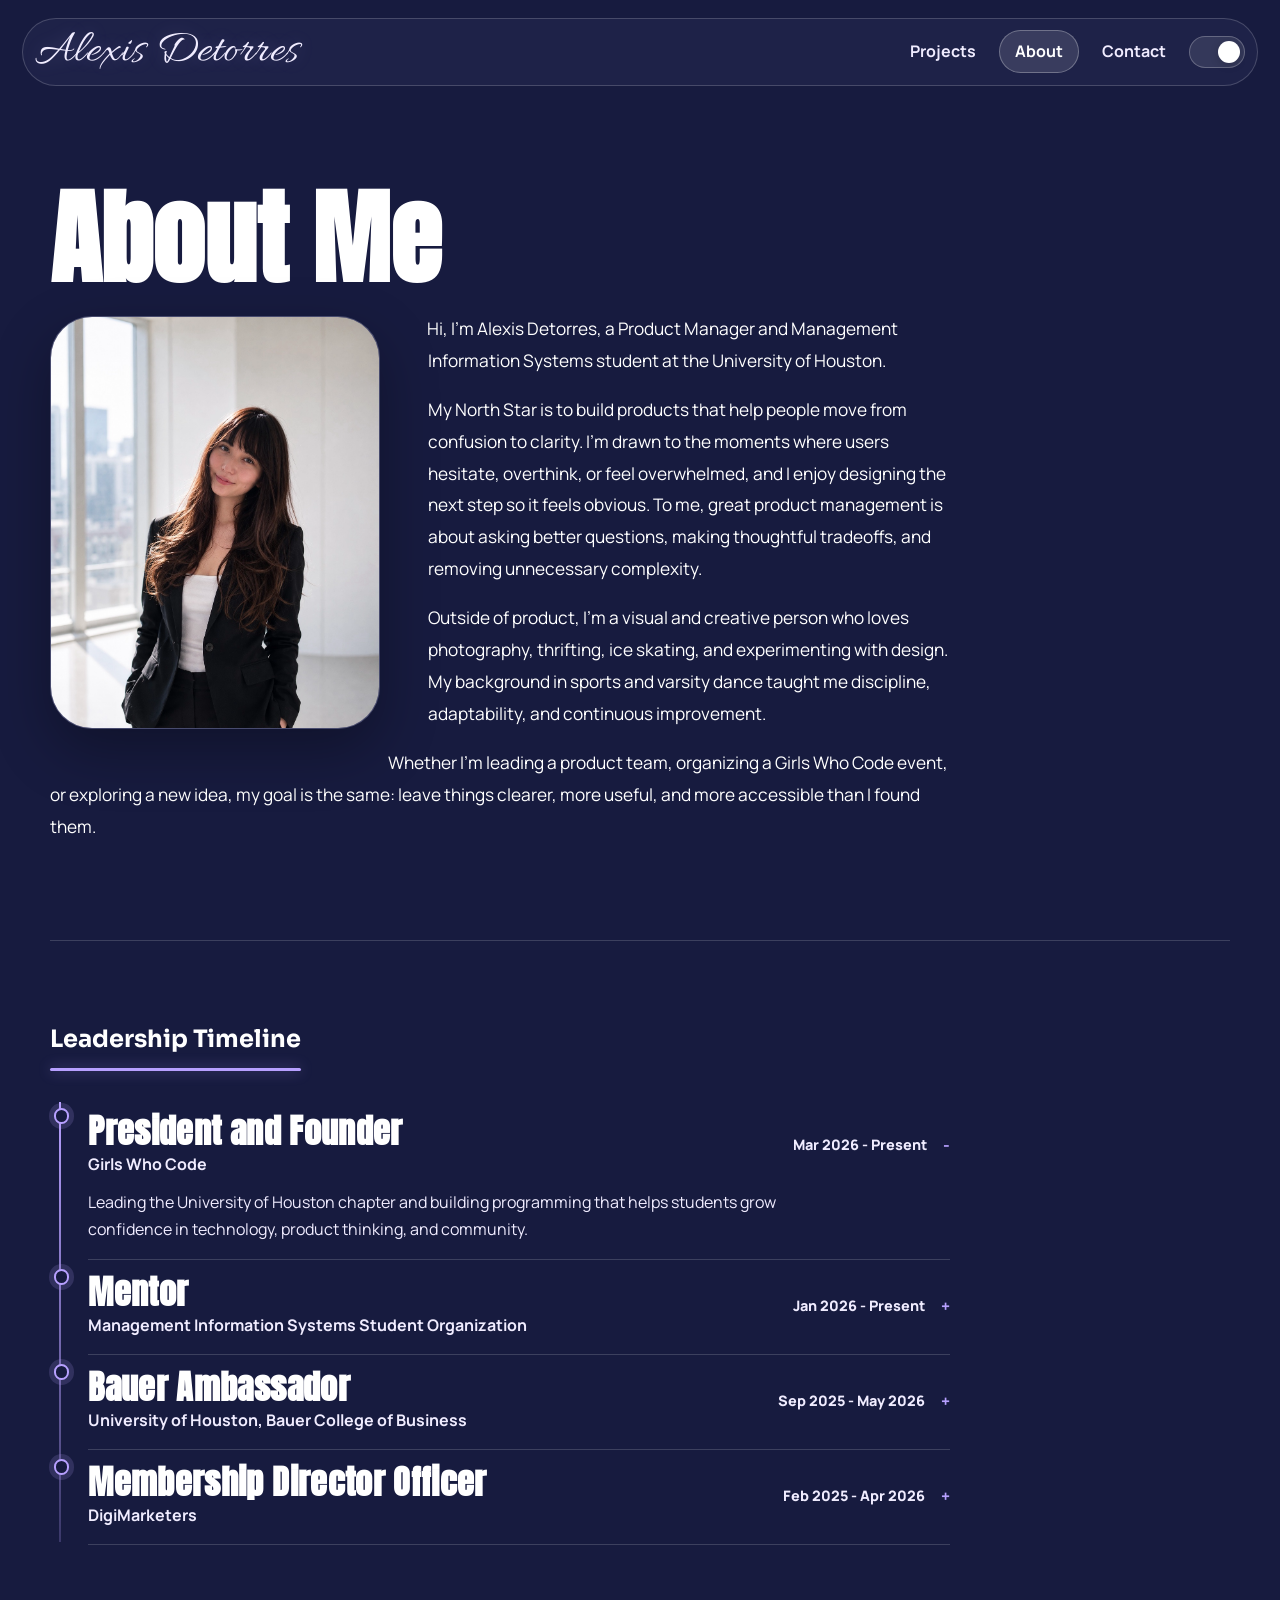
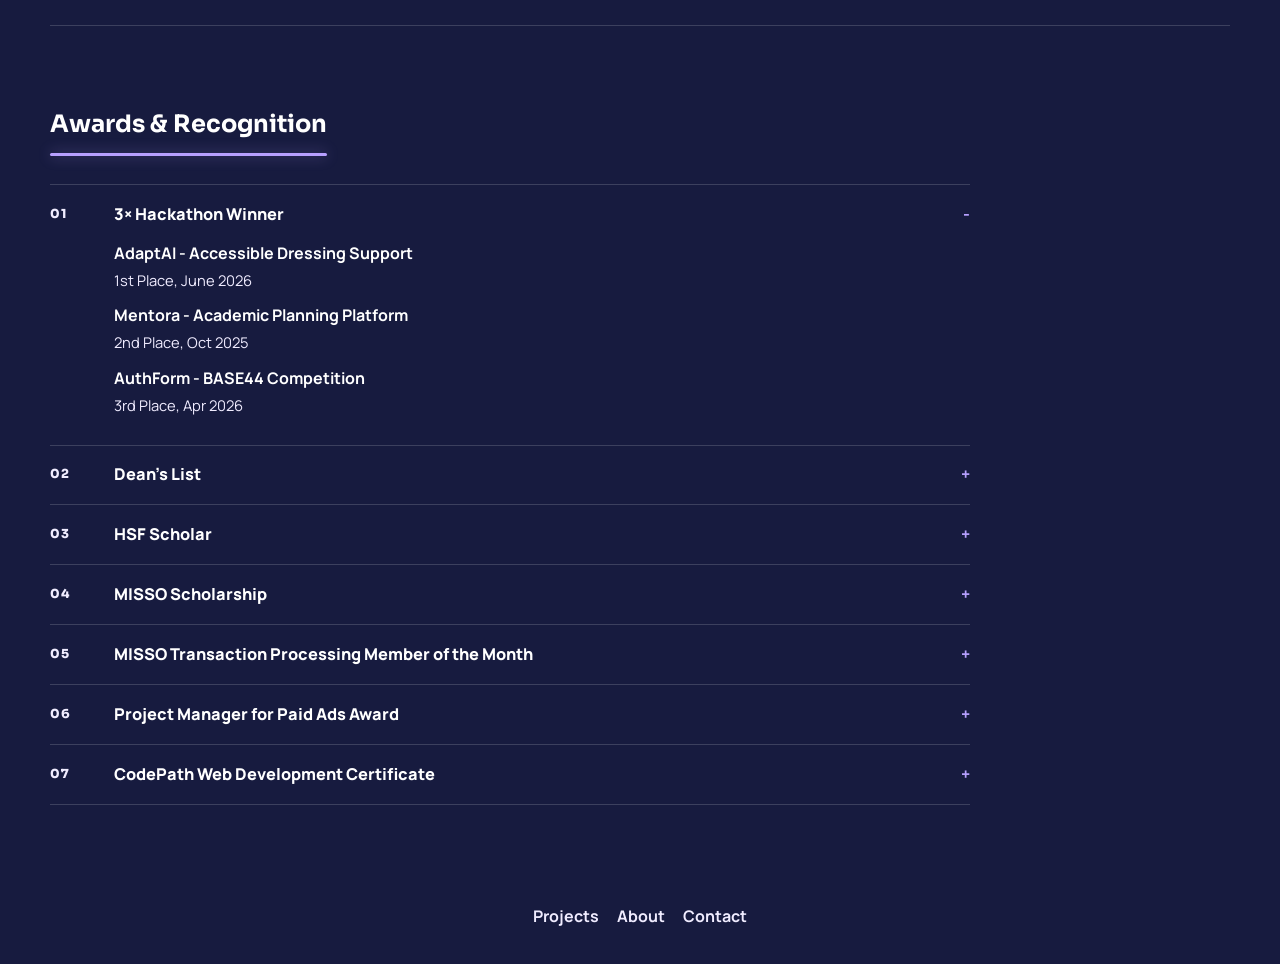
==== about.html @ 5ea56768 "Match AdaptAI and Mentora hero images" ====
<!DOCTYPE html>
<html lang="en" data-theme="dark">
<head>
  <meta charset="UTF-8" />
  <meta name="viewport" content="width=device-width, initial-scale=1.0" />
  <title>About | Alexis Detorres</title>
  <link rel="preconnect" href="https://fonts.googleapis.com">
  <link rel="preconnect" href="https://fonts.gstatic.com" crossorigin>
  <link href="https://fonts.googleapis.com/css2?family=Allura&family=Anton&family=Sora:wght@400;600;700;800&family=Manrope:wght@400;500;700&display=swap" rel="stylesheet">
  <link rel="stylesheet" href="styles.css?v=20260728-case-hero-match-uh" />
</head>
<body class="dark-mode">
  <header class="site-header">
    <div class="nav-shell">
      <a class="brand" href="index.html"><span class="brand-script">Alexis Detorres</span></a>
      <nav class="tabs" aria-label="Main navigation">
        <a class="tab" href="index.html">Projects</a>
        <a class="tab active" href="about.html">About</a>
        <a class="tab" href="index.html#contact-section">Contact</a>
        <button class="mode-toggle" id="modeToggle" aria-label="Toggle dark mode">Theme</button>
      </nav>
    </div>
  </header>

  <main>
    <section class="section about-hero reveal">
      <h1>About Me</h1>
      <div class="about-story">
        <figure class="about-portrait">
          <img src="assets/alexis-portrait.png" alt="Portrait of Alexis Detorres">
        </figure>
        <div class="about-copy">
          <p>Hi, I&rsquo;m Alexis Detorres, a Product Manager and Management Information Systems student at the University of Houston.</p>
          <p>My North Star is to build products that help people move from confusion to clarity. I&rsquo;m drawn to the moments where users hesitate, overthink, or feel overwhelmed, and I enjoy designing the next step so it feels obvious. To me, great product management is about asking better questions, making thoughtful tradeoffs, and removing unnecessary complexity.</p>
          <p>Outside of product, I&rsquo;m a visual and creative person who loves photography, thrifting, ice skating, and experimenting with design. My background in sports and varsity dance taught me discipline, adaptability, and continuous improvement.</p>
          <p>Whether I&rsquo;m leading a product team, organizing a Girls Who Code event, or exploring a new idea, my goal is the same: leave things clearer, more useful, and more accessible than I found them.</p>
        </div>
      </div>
    </section>

    <section class="section reveal timeline-section">
      <h2>Leadership Timeline</h2>
      <div class="timeline" aria-label="Leadership timeline">
        <details class="timeline-item" open>
          <summary><strong>President and Founder</strong><span>Girls Who Code</span><time>Mar 2026 - Present</time></summary>
          <p>Leading the University of Houston chapter and building programming that helps students grow confidence in technology, product thinking, and community.</p>
        </details>
        <details class="timeline-item">
          <summary><strong>Mentor</strong><span>Management Information Systems Student Organization</span><time>Jan 2026 - Present</time></summary>
          <p>Supporting MIS students through mentorship, peer guidance, and practical career development conversations.</p>
        </details>
        <details class="timeline-item">
          <summary><strong>Bauer Ambassador</strong><span>University of Houston, Bauer College of Business</span><time>Sep 2025 - May 2026</time></summary>
          <p>Representing Bauer through student outreach, community engagement, and support for prospective and current students.</p>
        </details>
        <details class="timeline-item">
          <summary><strong>Membership Director Officer</strong><span>DigiMarketers</span><time>Feb 2025 - Apr 2026</time></summary>
          <p>Supported membership growth, communications, and student engagement for a digital marketing organization.</p>
        </details>
      </div>
    </section>

    <section class="section reveal awards-editorial">
      <h2>Awards &amp; Recognition</h2>
      <div class="award-list" aria-label="Awards and recognition list">
        <details class="award-line" open>
          <summary><span class="award-icon">01</span>3&times; Hackathon Winner</summary>
          <ul>
            <li><strong>AdaptAI - Accessible Dressing Support</strong><span>1st Place, June 2026</span></li>
            <li><strong>Mentora - Academic Planning Platform</strong><span>2nd Place, Oct 2025</span></li>
            <li><strong>AuthForm - BASE44 Competition</strong><span>3rd Place, Apr 2026</span></li>
          </ul>
        </details>
        <details class="award-line">
          <summary><span class="award-icon">02</span>Dean&rsquo;s List</summary>
          <p>Recognized for academic performance and consistency at the University of Houston.</p>
        </details>
        <details class="award-line">
          <summary><span class="award-icon">03</span>HSF Scholar</summary>
          <p>Selected as one of 10,000 recipients out of over 69,000 applicants worldwide.</p>
        </details>
        <details class="award-line">
          <summary><span class="award-icon">04</span>MISSO Scholarship</summary>
          <p>Received scholarship recognition through the Management Information Systems Student Organization.</p>
        </details>
        <details class="award-line">
          <summary><span class="award-icon">05</span>MISSO Transaction Processing Member of the Month</summary>
          <p>Recognized for engagement and contribution in MISSO&rsquo;s transaction processing community.</p>
        </details>
        <details class="award-line">
          <summary><span class="award-icon">06</span>Project Manager for Paid Ads Award</summary>
          <p>Recognized for leadership and execution across paid advertising work.</p>
        </details>
        <details class="award-line">
          <summary><span class="award-icon">07</span>CodePath Web Development Certificate</summary>
          <p>Completed CodePath&rsquo;s web development program with a focus on practical front-end foundations and project-based learning.</p>
        </details>
      </div>
    </section>
  </main>

  <footer class="site-footer">
    <a href="index.html">Projects</a>
    <a href="about.html">About</a>
    <a href="index.html#contact-section">Contact</a>
  </footer>

  <script src="script.js?v=20260728-case-hero-match-uh"></script>
</body>
</html>
---- styles.css ----
:root {
  --bg-main: #ffffff;
  --bg-nav: #f4efff;
  --bg-soft: #fbfaff;
  --bg-panel: #ffffff;
  --dark-purple: #1E2248;
  --text-heading: #1E2248;
  --text-main: #1E2248;
  --text-muted: #565875;
  --brand-logo: #1E2248;
  --accent-line: #1E2248;
  --underline-accent: #a994f4;
  --accent-strong: #1E2248;
  --accent-red: #d84b4b;
  --border-soft: rgba(30, 34, 72, 0.26);
  --shadow-soft: 0 18px 48px rgba(30, 34, 72, 0.1);
  --feature-bg: #ffffff;
  --feature-text: #1E2248;
  --feature-muted: #565875;
  --feature-tile-bg: #ffffff;
}

.dark-mode,
[data-theme="dark"] {
  --bg-main: #171b3f;
  --bg-nav: #201f4d;
  --bg-soft: #252852;
  --bg-panel: #1c2049;
  --text-heading: #ffffff;
  --text-main: #ffffff;
  --text-muted: #f0ecff;
  --brand-logo: #ffffff;
  --accent-line: #b7a0ff;
  --underline-accent: #b7a0ff;
  --accent-strong: #cbbdff;
  --accent-red: #ff8585;
  --border-soft: rgba(255, 255, 255, 0.16);
  --shadow-soft: 0 22px 58px rgba(0, 0, 0, 0.3);
  --feature-bg: #201f4d;
  --feature-text: #ffffff;
  --feature-muted: #eee9ff;
  --feature-tile-bg: #ffffff;
}

* { box-sizing: border-box; }
html, body { margin: 0; padding: 0; }
html { scroll-behavior: smooth; overflow-x: clip; }
body {
  min-height: 100vh;
  background: var(--bg-main) !important;
  color: var(--text-main) !important;
  font-family: "Manrope", sans-serif;
  line-height: 1.55;
  overflow-x: hidden;
  text-rendering: optimizeLegibility;
  -webkit-font-smoothing: antialiased;
}
body, main, section { background: var(--bg-main) !important; }
main { width: min(1180px, calc(100% - 32px)); margin: 0 auto; }
section { color: var(--text-main) !important; }
a { color: inherit; text-decoration: none; }
button, a { -webkit-tap-highlight-color: transparent; }
img { max-width: 100%; height: auto; }
h1, h2, h3, h4, .logo, .brand-name {
  color: var(--text-heading) !important;
  font-family: "Sora", sans-serif;
}
p, span, li, a { color: var(--text-muted) !important; }
strong { color: var(--text-heading); }

main, .site-header, .cta, .site-footer, .contact-marquee { position: relative; z-index: 1; }

.loader-screen { display: none !important; }
.loader-screen { position: fixed; inset: 0; z-index: 200; background: #090d1e; place-items: center; perspective: 1000px; }
.loader-screen.hidden { opacity: 0; pointer-events: none; transition: opacity .35s ease; }
.dice { width: 96px; height: 96px; position: relative; transform-style: preserve-3d; }
.dice.rolling { animation: naturalDiceRoll 1.2s cubic-bezier(.2,.8,.2,1); }
.face { position: absolute; inset: 0; background: linear-gradient(145deg, #fff, #dde2f3); border: 2px solid #c8cde0; border-radius: 14px; box-shadow: inset -8px -8px 14px rgba(0,0,0,.08); display: grid; place-items: center; }
.pips { width: 62px; height: 62px; display: grid; grid-template-columns: repeat(3, 1fr); grid-template-rows: repeat(3, 1fr); }
.pips i { width: 10px; height: 10px; border-radius: 50%; background: #1d2446; align-self: center; justify-self: center; opacity: 0; }
.f1 i:nth-child(5), .f2 i:nth-child(1), .f2 i:nth-child(9), .f3 i:nth-child(1), .f3 i:nth-child(5), .f3 i:nth-child(9), .f4 i:nth-child(1), .f4 i:nth-child(3), .f4 i:nth-child(7), .f4 i:nth-child(9), .f5 i:nth-child(1), .f5 i:nth-child(3), .f5 i:nth-child(5), .f5 i:nth-child(7), .f5 i:nth-child(9), .f6 i:nth-child(1), .f6 i:nth-child(3), .f6 i:nth-child(4), .f6 i:nth-child(6), .f6 i:nth-child(7), .f6 i:nth-child(9) { opacity: 1; }
.f1 { transform: translateZ(48px); } .f2 { transform: rotateY(180deg) translateZ(48px); } .f3 { transform: rotateY(90deg) translateZ(48px); } .f4 { transform: rotateY(-90deg) translateZ(48px); } .f5 { transform: rotateX(90deg) translateZ(48px); } .f6 { transform: rotateX(-90deg) translateZ(48px); }
@keyframes naturalDiceRoll {
  0% { transform: translateY(0) rotateX(-28deg) rotateY(0deg) scale(1); }
  25% { transform: translateY(-18px) rotateX(30deg) rotateY(120deg) scale(1.08); }
  55% { transform: translateY(6px) rotateX(-10deg) rotateY(260deg) scale(0.96); }
  80% { transform: translateY(-6px) rotateX(12deg) rotateY(340deg) scale(1.03); }
  100% { transform: translateY(0) rotateX(0deg) rotateY(360deg) scale(1); }
}

.site-header {
  position: static;
  top: auto;
  padding: clamp(.75rem, 2vw, 1.1rem) clamp(.75rem, 2vw, 1.4rem);
  background: var(--bg-main) !important;
}
.navbar, .nav-shell {
  width: min(1280px, 100%);
  margin: 0 auto;
  border: 1px solid rgba(255, 255, 255, 0.18);
  border-radius: 999px;
  padding: .62rem .72rem;
  background: #1E2248 !important;
  display: flex;
  flex-wrap: wrap;
  align-items: center;
  justify-content: space-between;
  gap: .8rem;
}
.brand { flex: 0 1 auto; min-width: 0; }
.brand-script {
  display: block;
  font-family: "Allura", cursive;
  font-size: clamp(1.95rem, 4vw, 2.9rem);
  font-weight: 400;
  letter-spacing: .01em;
  color: #ffffff !important;
  line-height: 1;
  white-space: nowrap;
  text-shadow: 0 0 18px rgba(199, 181, 255, .22);
}
.tabs {
  display: flex;
  align-items: center;
  justify-content: flex-end;
  gap: .42rem;
  min-width: 0;
  overflow-x: auto;
  overscroll-behavior-x: contain;
  scrollbar-width: none;
}
.tabs::-webkit-scrollbar { display: none; }
.tab {
  flex: 0 0 auto;
  min-height: 40px;
  border: 1px solid transparent;
  border-radius: 999px;
  padding: .5rem .95rem;
  background: transparent;
  color: rgba(255, 255, 255, .78) !important;
  font: inherit;
  font-weight: 700;
  cursor: pointer;
}
.tab.active, .tab:hover, .tab:focus-visible {
  border-color: rgba(255, 255, 255, .28);
  background: rgba(255, 255, 255, .12);
  color: #ffffff !important;
  outline: none;
}
.mode-toggle {
  flex: 0 0 56px;
  position: relative;
  width: 56px;
  height: 32px;
  padding: 0;
  border: 1px solid rgba(255, 255, 255, .24);
  border-radius: 999px;
  background: rgba(255, 255, 255, .1);
  color: transparent !important;
  font-size: 0;
  cursor: pointer;
  transition: background .25s ease, border-color .25s ease, box-shadow .25s ease;
}
.mode-toggle::before {
  content: "";
  position: absolute;
  top: 4px;
  left: 4px;
  width: 22px;
  height: 22px;
  border-radius: 50%;
  background: #ffffff;
  box-shadow: 0 2px 8px rgba(0, 0, 0, .18);
  transform: translateX(0);
  transition: transform .25s ease;
}
[data-theme="dark"] .mode-toggle::before,
.dark-mode .mode-toggle::before { transform: translateX(24px); }
.mode-toggle:hover, .mode-toggle:focus-visible {
  border-color: var(--accent-line);
  box-shadow: 0 0 0 3px color-mix(in srgb, var(--accent-line) 18%, transparent);
  outline: none;
}

.section,
.cta { padding: clamp(2.8rem, 7vw, 5rem) 0; }
section, .section, .section-card, .content-card, .testimonials-wrapper, .contact-card {
  border: none;
  box-shadow: none;
  background: transparent !important;
}
.section-title,
section h2 {
  position: relative;
  display: inline-block;
  margin: 0 0 28px;
  color: var(--text-heading) !important;
}
.section-title::after,
section h2::after {
  content: "";
  display: block;
  width: 100%;
  min-width: 72px;
  height: 3px;
  margin-top: 10px;
  background: var(--underline-accent) !important;
  border-radius: 999px;
  box-shadow: 0 0 14px color-mix(in srgb, var(--underline-accent) 45%, transparent);
}

.reveal { opacity: 0; transform: translateY(16px); transition: opacity .55s ease, transform .55s ease; }
.reveal.visible, .no-js .reveal { opacity: 1; transform: none; }

.hero-wrap { margin: 0; padding: 0; }
.hero {
  position: relative;
  text-align: center;
  padding: clamp(3.2rem, 9vw, 6.4rem) 0 clamp(2.2rem, 5vw, 3.8rem);
  overflow: hidden;
  background: transparent !important;
}
.eyebrow {
  margin: 0 auto .5rem;
  letter-spacing: .08em;
  text-transform: uppercase;
  font-size: clamp(.78rem, 1.9vw, .92rem);
  color: var(--text-muted) !important;
}
.hero h1, .hero-title {
  font-family: "Anton", sans-serif;
  font-size: clamp(2.6rem, 8.5vw, 5.2rem);
  line-height: .98;
  margin: .3rem 0 .9rem;
  color: var(--text-heading) !important;
  position: relative;
  display: inline-block;
  padding-bottom: .36rem;
  text-wrap: balance;
}
.hero-title::after {
  content: "";
  position: absolute;
  left: 0;
  right: 0;
  bottom: 0;
  height: 4px;
  border-radius: 999px;
  background: var(--underline-accent);
  box-shadow: 0 0 14px color-mix(in srgb, var(--underline-accent) 45%, transparent);
}
.hero-copy {
  max-width: 760px;
  margin: 0 auto;
  font-size: clamp(1rem, 2vw, 1.22rem);
  color: var(--text-main) !important;
  text-wrap: balance;
}

.marquee-wrap {
  width: 100%;
  border-block: 1px solid var(--border-soft);
  overflow-x: auto;
  overflow-y: hidden;
  contain: paint;
  background: transparent !important;
  scrollbar-width: thin;
  scrollbar-color: var(--accent-line) transparent;
  touch-action: pan-x;
}
.marquee-wrap::-webkit-scrollbar { height: 8px; }
.marquee-wrap::-webkit-scrollbar-thumb { background: var(--accent-line); border-radius: 999px; }
.marquee {
  display: flex;
  width: max-content;
  min-width: max(100%, 820px);
  animation: scrollMarquee 76s linear infinite;
  will-change: transform;
}
.marquee-track {
  display: flex;
  align-items: center;
  gap: clamp(1rem, 2.5vw, 1.55rem);
  padding: .95rem clamp(.7rem, 2vw, 1rem);
  font-family: "Sora", sans-serif;
  font-weight: 800;
  white-space: nowrap;
  flex: 0 0 auto;
}
.marquee-track span {
  display: inline-flex;
  align-items: center;
  gap: .5rem;
  color: var(--text-heading) !important;
}
.marquee-track span i {
  color: var(--accent-line) !important;
  font-style: normal;
  font-size: .95rem;
  line-height: 1;
}
.marquee-track span i.symbol-ux { color: var(--accent-line) !important; }
.marquee-track span i.symbol-product { color: var(--accent-line) !important; }
.marquee-wrap:hover .marquee,
.marquee-wrap:focus-within .marquee { animation-play-state: paused; }
@keyframes scrollMarquee {
  0%, 2.24% { transform: translateX(0); }
  100% { transform: translateX(-50%); }
}

.project-grid {
  display: grid;
  grid-template-columns: 1fr;
  gap: clamp(1.25rem, 3vw, 2rem);
}
.case-card {
  background: transparent;
  border: none;
  box-shadow: none;
}
.book-card {
  display: block;
  position: relative;
  border-radius: clamp(24px, 4vw, 34px);
  transform-style: preserve-3d;
  perspective: 1400px;
}
.case-preview {
  position: relative;
  min-height: clamp(420px, 48vw, 540px);
  display: grid;
  grid-template-columns: minmax(230px, .9fr) minmax(260px, 1fr);
  align-items: center;
  gap: clamp(1.5rem, 6vw, 5rem);
  padding: clamp(2rem, 5vw, 4.2rem);
  border-radius: clamp(24px, 4vw, 34px);
  overflow: hidden;
  background:
    radial-gradient(circle at 82% 50%, rgba(199, 181, 255, .22), transparent 34%),
    linear-gradient(135deg, #1E2248 0%, #202653 52%, #45365f 100%);
  border: 1px solid color-mix(in srgb, var(--underline-accent) 24%, transparent);
  box-shadow: 0 22px 58px rgba(30, 34, 72, .18);
  transition: transform .38s cubic-bezier(.2,.82,.2,1), box-shadow .38s ease, border-color .38s ease;
}
.case-preview::after {
  content: "";
  position: absolute;
  inset: 0;
  background-image: radial-gradient(circle, rgba(255,255,255,.16) 1px, transparent 1px);
  background-size: 9px 9px;
  opacity: .18;
  mask-image: linear-gradient(135deg, black, transparent 74%);
  pointer-events: none;
}
.mentora-preview { background: radial-gradient(circle at 82% 44%, rgba(151, 216, 213, .18), transparent 32%), linear-gradient(135deg, #1E2248 0%, #232b5f 54%, #4d3a61 100%); }
.authform-preview { background: radial-gradient(circle at 80% 42%, rgba(255, 165, 210, .16), transparent 34%), linear-gradient(135deg, #1E2248 0%, #252553 50%, #5a3e61 100%); }
.energy-preview { background: radial-gradient(circle at 80% 42%, rgba(199, 181, 255, .18), transparent 34%), linear-gradient(135deg, #1E2248 0%, #202653 52%, #3b4f78 100%); }
.divide-preview { background: radial-gradient(circle at 80% 42%, rgba(255, 255, 255, .13), transparent 34%), linear-gradient(135deg, #1E2248 0%, #242858 52%, #3f355d 100%); }
.phone-frame {
  position: relative;
  z-index: 2;
  width: min(78%, 270px);
  aspect-ratio: 9 / 18.5;
  justify-self: center;
  border: 9px solid #06070d;
  border-radius: 38px;
  background: #ffffff;
  box-shadow: 0 28px 50px rgba(0,0,0,.32);
  overflow: hidden;
}
.phone-frame::before {
  content: "";
  position: absolute;
  top: 0;
  left: 50%;
  width: 42%;
  height: 24px;
  transform: translateX(-50%);
  background: #06070d;
  border-radius: 0 0 16px 16px;
  z-index: 4;
}
.phone-screen {
  position: relative;
  height: 100%;
  display: flex;
  flex-direction: column;
  justify-content: flex-end;
  gap: .75rem;
  padding: 2.4rem 1.2rem 1.3rem;
  color: #1E2248;
  background:
    radial-gradient(circle at 50% 10%, rgba(199,181,255,.36), transparent 24%),
    linear-gradient(180deg, #ffffff 0%, #f8f6ff 58%, #e9e2ff 100%);
}
.phone-image {
  position: absolute;
  inset: 2.2rem .65rem auto;
  width: calc(100% - 1.3rem);
  height: 48%;
  object-fit: cover;
  border-radius: 20px;
  box-shadow: 0 12px 28px rgba(30, 34, 72, .16);
}
.phone-screen strong {
  position: relative;
  z-index: 2;
  font-family: "Anton", sans-serif;
  color: #1E2248;
  font-size: clamp(1.8rem, 4vw, 2.55rem);
  line-height: 1;
}
.phone-screen p {
  position: relative;
  z-index: 2;
  margin: 0;
  color: #41446a !important;
  font-size: .82rem;
  line-height: 1.45;
}
.mini-pill {
  position: relative;
  z-index: 2;
  align-self: flex-start;
  padding: .35rem .55rem;
  border-radius: 999px;
  background: rgba(30, 34, 72, .09);
  color: #1E2248 !important;
  font-size: .66rem;
  font-weight: 800;
}
.mini-list { display: grid; gap: .42rem; }
.mini-list span {
  display: block;
  height: 10px;
  border-radius: 999px;
  background: rgba(30, 34, 72, .13);
}
.mini-list span:nth-child(2) { width: 78%; }
.mini-list span:nth-child(3) { width: 58%; }
.case-preview-copy {
  position: relative;
  z-index: 2;
  max-width: 520px;
}
.case-kicker {
  display: inline-flex;
  width: fit-content;
  margin-bottom: .7rem;
  padding: .34rem .62rem;
  border: 1px solid rgba(255,255,255,.25);
  border-radius: 999px;
  color: var(--underline-accent) !important;
  font-size: .76rem;
  font-weight: 800;
}
.case-preview h3 {
  margin: 0 0 .65rem;
  color: #ffffff !important;
  font-family: "Sora", sans-serif;
  font-size: clamp(2.35rem, 6vw, 4.4rem);
  line-height: .98;
  letter-spacing: -.04em;
}
.case-preview-copy p {
  margin: 0 0 1.35rem;
  color: rgba(255,255,255,.88) !important;
  font-size: clamp(1rem, 1.8vw, 1.13rem);
  line-height: 1.75;
}
.impact-label {
  display: block;
  margin-bottom: .35rem;
  color: rgba(255,255,255,.62) !important;
  font-size: .8rem;
  font-weight: 800;
}
.case-preview-copy > strong {
  display: block;
  margin-bottom: 1rem;
  color: var(--underline-accent);
  font-weight: 800;
}
.tag-row {
  display: flex;
  flex-wrap: wrap;
  gap: .55rem;
  margin-bottom: 1.35rem;
}
.tag-row span {
  display: inline-flex;
  padding: .38rem .7rem;
  border: 1px solid rgba(255,255,255,.18);
  border-radius: 999px;
  color: #ffffff !important;
  background: rgba(255,255,255,.08);
  font-size: .8rem;
  font-weight: 700;
}
.access-btn {
  display: inline-block;
  max-width: calc(100vw - 72px);
  padding: .72rem 1rem;
  border-radius: 999px;
  border: 1px solid rgba(255,255,255,.28);
  background: rgba(255,255,255,.12);
  color: #ffffff !important;
  font-family: "Sora", sans-serif;
  font-size: .78rem;
  font-weight: 800;
  text-transform: uppercase;
  letter-spacing: .055em;
  box-shadow: 0 10px 24px rgba(0, 0, 0, .12);
}
@media (hover: hover) and (pointer: fine) {
  .book-card:hover .case-preview,
  .book-card:focus-visible .case-preview {
    transform: translateY(-8px) rotateX(1deg);
    border-color: color-mix(in srgb, var(--underline-accent) 55%, transparent);
    box-shadow: 0 28px 70px rgba(30, 34, 72, .24);
  }
  .book-card:hover .phone-frame,
  .book-card:focus-visible .phone-frame {
    transform: translateY(-5px) rotate(-1deg);
  }
}
.book-card:focus-visible { outline: 3px solid color-mix(in srgb, var(--accent-line) 55%, transparent); outline-offset: 5px; }
.phone-frame { transition: transform .38s cubic-bezier(.2,.82,.2,1); }
.case-card > h3,
article:not(.case-card) h3 {
  margin: .95rem 0 .45rem;
  font-family: "Anton", sans-serif;
  font-size: clamp(1.7rem, 3vw, 2.35rem);
  letter-spacing: .02em;
  line-height: 1.03;
  color: var(--text-heading) !important;
}
article p { margin: 0; color: var(--text-muted) !important; }

.logo-wall {
  min-height: 0;
  margin-top: clamp(1rem, 2vw, 1.8rem);
  padding: clamp(1.4rem, 3vw, 2.8rem) 0;
  border-radius: 0;
  background: transparent !important;
  border: 0;
  box-shadow: none;
  display: grid;
  grid-template-columns: repeat(4, minmax(0, 1fr));
  align-items: center;
  justify-items: center;
  gap: clamp(1.05rem, 2.2vw, 2rem) clamp(.55rem, 1.5vw, 1.35rem);
  perspective: 900px;
  transform-style: preserve-3d;
  isolation: isolate;
  position: relative;
  overflow: visible;
}
.logo-wall::before,
.logo-wall::after {
  content: "";
  position: absolute;
  width: clamp(160px, 22vw, 320px);
  height: clamp(120px, 16vw, 240px);
  border-radius: 44% 56% 61% 39%;
  background: color-mix(in srgb, var(--underline-accent) 28%, transparent);
  filter: blur(56px);
  opacity: .28;
  pointer-events: none;
  z-index: -1;
}
.logo-wall::before {
  top: -18%;
  left: -8%;
}
.logo-wall::after {
  right: -10%;
  bottom: -22%;
  opacity: .2;
}
.logo-tile {
  --mx: 0px;
  --my: 0px;
  --mz: 0px;
  --scale: 1;
  position: relative;
  left: auto;
  top: auto;
  width: clamp(160px, 17vw, 230px) !important;
  height: clamp(104px, 10.5vw, 148px) !important;
  min-height: 0;
  display: grid;
  place-items: center;
  border-radius: 0;
  background: transparent !important;
  border: 0 !important;
  box-shadow: none !important;
  overflow: visible;
  transform: translate3d(var(--mx), var(--my), var(--mz)) scale(var(--scale));
  transition:
    transform .34s cubic-bezier(.2,.85,.2,1),
    box-shadow .25s ease,
    border-color .25s ease,
    background .25s ease;
  will-change: transform;
}
.logo-tile.has-logo { padding: 0; }
.logo-image {
  width: min(100%, 198px);
  height: min(100%, 126px);
  max-width: none;
  max-height: none;
  object-fit: contain;
  display: block;
  position: relative;
  z-index: 2;
  filter: saturate(.98) contrast(1.02) drop-shadow(0 10px 16px rgba(30, 34, 72, .12));
}
.logo-image[src*="mckinsey"],
.logo-image[src*="protiviti"],
.logo-image[src*="develop-for-good"],
.logo-image[src*="commencement-group"],
.logo-image[src*="ryan"] {
  width: min(100%, 142px);
  height: min(100%, 92px);
}
.logo-image[src*="harvard"],
.logo-image[src*="university-of-houston"],
.logo-image[src*="johns-hopkins"],
.logo-image[src*="codepath"] {
  width: min(100%, 152px);
  height: min(100%, 124px);
}
.logo-image[src*="banana-republic"],
.logo-image[src*="microsoft"],
.logo-image[src*="salesforce"],
.logo-image[src*="base44"],
.logo-image[src*="greenstar"],
.logo-image[src*="bcg"] {
  width: min(100%, 178px);
  height: min(100%, 122px);
}
.logo-image[src*="wells-fargo"] {
  width: min(100%, 206px);
  height: min(100%, 132px);
}
.logo-tile.featured {
  box-shadow: none;
}
.logo-tile:hover,
.logo-tile:focus-visible {
  background: transparent !important;
  box-shadow: none !important;
  outline: none;
}
.text-logo span {
  color: var(--text-heading) !important;
  font-family: "Sora", sans-serif;
  font-size: clamp(.92rem, 1.45vw, 1.18rem);
  font-weight: 900;
  letter-spacing: -.03em;
  text-align: center;
  filter: drop-shadow(0 8px 14px rgba(30, 34, 72, .1));
}
[data-theme="dark"] .logo-wall,
.dark-mode .logo-wall {
  background: transparent !important;
  border-color: transparent;
  box-shadow: none;
}
[data-theme="dark"] .logo-tile,
.dark-mode .logo-tile {
  background: transparent !important;
  border-color: transparent !important;
  box-shadow: none !important;
}
.testimonial { background: transparent !important; border: none; box-shadow: none; }
.carousel {
  position: relative;
  display: flex;
  align-items: center;
  justify-content: center;
  gap: .75rem;
  padding-inline: 3.2rem;
}
.carousel-btn {
  position: absolute;
  top: 50%;
  z-index: 4;
  flex: 0 0 48px;
  border: 1px solid var(--border-soft);
  width: 48px;
  height: 48px;
  border-radius: 50%;
  background: var(--bg-main);
  cursor: pointer;
  color: var(--text-heading) !important;
  font-size: 1.65rem;
  line-height: 1;
  display: grid;
  place-items: center;
  transform: translateY(-50%);
  box-shadow: 0 12px 28px rgba(30, 34, 72, .16);
}
.carousel-btn#prevTestimonial { left: 0; }
.carousel-btn#nextTestimonial { right: 0; }
.carousel-btn:hover, .carousel-btn:focus-visible {
  border-color: var(--accent-line);
  background: color-mix(in srgb, var(--accent-line) 12%, transparent);
  color: var(--text-heading) !important;
  outline: none;
}
.testimonial-card {
  flex: 1 1 660px;
  min-width: 0;
  max-width: 100%;
  background: #ffffff !important;
  color: var(--feature-text) !important;
  border: 1px solid color-mix(in srgb, var(--accent-line) 35%, transparent);
  border-radius: 18px;
  max-width: 780px;
  margin: 0;
  padding: clamp(1rem, 2.8vw, 1.45rem);
  min-height: 160px;
  box-shadow: var(--shadow-soft);
}
[data-theme="dark"] .testimonial-card,
.dark-mode .testimonial-card {
  background: radial-gradient(circle at 84% 8%, color-mix(in srgb, var(--accent-line) 22%, transparent), transparent 34%), var(--feature-bg) !important;
}
.testimonial-card p { color: var(--feature-muted) !important; margin: .7rem 0 0; }
.testimonial-card span, .testimonial-card .role { color: var(--feature-muted) !important; }
.quote blockquote { margin: 0; line-height: 1.7; color: var(--feature-text) !important; }
.quote blockquote,
.quote p { overflow-wrap: anywhere; }
.dots { text-align: center; margin-top: .8rem; }
.dots button { width: 10px; height: 10px; border-radius: 50%; border: none; margin: 0 4px; background: color-mix(in srgb, var(--accent-line) 34%, transparent); cursor: pointer; }
.dots button.active { background: var(--accent-line); }

.contact-marquee {
  overflow: hidden;
  border-top: 1px solid var(--border-soft);
  border-bottom: 1px solid var(--border-soft);
  background: #ffffff !important;
  margin: clamp(2.8rem, 7vw, 4rem) 0;
}
[data-theme="dark"] .contact-marquee,
.dark-mode .contact-marquee { background: var(--bg-soft) !important; }
.contact-marquee-track {
  display: flex;
  width: max-content;
  animation: marqueeMove 22s linear infinite;
}
.contact-marquee span {
  padding: 14px 32px;
  font-weight: 800;
  letter-spacing: .08em;
  text-transform: uppercase;
  color: var(--text-heading) !important;
}
@keyframes marqueeMove {
  from { transform: translateX(0); }
  to { transform: translateX(-50%); }
}

.contact-section {
  width: min(1180px, calc(100% - 32px));
  margin: 0 auto;
  text-align: center;
  border-top: 1px solid var(--border-soft);
  padding-top: clamp(3.2rem, 8vw, 4.5rem);
  padding-bottom: 3.5rem;
}
.contact-section p { color: var(--text-main) !important; font-size: clamp(1rem, 2vw, 1.18rem); }
.contact-buttons,
.cta-actions,
.contact-actions {
  display: flex;
  justify-content: center;
  align-items: center;
  gap: 16px;
  flex-wrap: wrap;
  margin-top: 1rem;
}
.contact-buttons a,
.cta-actions a,
.contact-actions a,
.back-link {
  background: transparent;
  color: var(--text-heading) !important;
  border: 1px solid var(--border-soft);
  border-radius: 999px;
  padding: 14px 24px;
  font-weight: 800;
  box-shadow: none;
  transition: transform .2s ease, color .2s ease, border-color .2s ease, background .2s ease;
}
.contact-buttons a:hover,
.cta-actions a:hover,
.contact-actions a:hover,
.back-link:hover {
  color: var(--text-heading) !important;
  border-color: var(--accent-line);
  background: color-mix(in srgb, var(--accent-line) 12%, transparent);
  transform: translateY(-2px);
}

.about-hero { padding-top: clamp(3.2rem, 8vw, 5rem); max-width: 1120px; }
.about-story { max-width: 1020px; display: flow-root; }
.about-portrait {
  position: relative;
  float: left;
  width: min(34vw, 330px);
  margin: .2rem clamp(1.4rem, 4vw, 3rem) 1.15rem 0;
  aspect-ratio: 4 / 5;
  border-radius: 42px;
  overflow: hidden;
  background: var(--bg-soft);
  border: 1px solid var(--border-soft);
  box-shadow: var(--shadow-soft);
  shape-outside: inset(0 round 42px);
}
.about-portrait::after {
  content: "";
  position: absolute;
  inset: 0;
  background-image: radial-gradient(circle, rgba(30, 34, 72, .26) 1px, transparent 1px);
  background-size: 9px 9px;
  opacity: .14;
  mix-blend-mode: soft-light;
  pointer-events: none;
}
.about-portrait img {
  width: 100%;
  height: 100%;
  object-fit: cover;
  object-position: 52% 14%;
  display: block;
}
.about-hero h1,
.contact-clean h1,
.case-study h1 {
  font-family: "Anton", sans-serif;
  font-size: clamp(3rem, 9vw, 6.5rem);
  line-height: .96;
  margin: .35rem 0 1.5rem;
  color: var(--text-heading) !important;
}
.about-copy { max-width: 900px; }
.about-copy p {
  font-size: clamp(1rem, 1.6vw, 1.08rem);
  line-height: 1.85;
  margin: 0 0 1.05rem;
  color: var(--text-main) !important;
}
.timeline-section,
.awards-editorial { border-top: 1px solid var(--border-soft); }
.timeline {
  position: relative;
  display: grid;
  gap: 0;
  max-width: 900px;
  padding-left: 2.4rem;
}
.timeline::before {
  content: "";
  position: absolute;
  left: .55rem;
  top: .2rem;
  bottom: .2rem;
  width: 2px;
  background: linear-gradient(var(--accent-line), color-mix(in srgb, var(--accent-line) 22%, transparent));
}
.timeline-item { position: relative; border-bottom: 1px solid var(--border-soft); padding: .95rem 0 1rem; }
.timeline-item::before {
  content: "";
  position: absolute;
  left: -2.18rem;
  top: .58rem;
  width: .72rem;
  height: .72rem;
  border-radius: 50%;
  background: var(--bg-main);
  border: 2px solid var(--accent-line);
  box-shadow: 0 0 0 5px color-mix(in srgb, var(--accent-line) 16%, transparent);
}
.timeline-item summary,
.award-line summary {
  cursor: pointer;
  list-style: none;
  color: var(--text-heading) !important;
  font-weight: 800;
}
.timeline-item summary {
  display: grid;
  grid-template-columns: minmax(0, 1fr) auto auto;
  gap: .22rem 1rem;
  align-items: center;
}
.timeline-item summary span { grid-column: 1; grid-row: 2; color: var(--text-muted) !important; font-weight: 700; }
.timeline-item summary strong {
  grid-column: 1;
  grid-row: 1;
  color: var(--text-heading) !important;
  font-family: "Anton", sans-serif;
  font-size: clamp(1.35rem, 2.8vw, 2.15rem);
  font-weight: 800;
  letter-spacing: .01em;
  line-height: 1;
}
.timeline-item summary time { grid-column: 2; grid-row: 1 / span 2; align-self: center; color: var(--text-muted); font-size: .9rem; white-space: nowrap; }
.timeline-item summary::-webkit-details-marker,
.award-line summary::-webkit-details-marker { display: none; }
.timeline-item summary::after,
.award-line summary::after { content: "+"; align-self: center; justify-self: end; color: var(--accent-line); font-weight: 800; }
.timeline-item summary::after { grid-column: 3; grid-row: 1 / span 2; }
.timeline-item[open] summary::after,
.award-line[open] summary::after { content: "-"; }
.timeline-item p { max-width: 720px; margin: .75rem 0 0; line-height: 1.7; color: var(--text-muted) !important; }
.award-list { max-width: 920px; border-top: 1px solid var(--border-soft); }
.award-line { border-bottom: 1px solid var(--border-soft); padding: 1.05rem 0; }
.award-line summary { display: grid; grid-template-columns: 3.2rem 1fr auto; align-items: center; gap: .8rem; font-size: 1.02rem; }
.award-icon { color: var(--accent-line) !important; font-family: "Sora", sans-serif; font-size: .78rem; letter-spacing: .08em; }
.award-line p,
.award-line li { color: var(--text-muted) !important; line-height: 1.65; }
.award-line li { display: grid; gap: .1rem; margin-bottom: .65rem; }
.award-line li strong { color: var(--text-heading); }
.award-line li span { color: var(--text-muted) !important; font-size: .92rem; }
.award-line ul { margin: .8rem 0 0 4rem; padding: 0; }

.case-study {
  width: min(980px, calc(100% - 32px));
  margin: 0 auto;
  padding: clamp(3rem, 8vw, 5rem) 0;
}
.case-study h1 { max-width: 920px; }
.case-cover {
  position: relative;
  width: 100vw;
  left: 50%;
  margin: calc(clamp(3rem, 8vw, 5rem) * -1) 0 clamp(2rem, 5vw, 3rem);
  transform: translateX(-50%);
  min-height: clamp(280px, 44vw, 520px);
  overflow: hidden;
  background: #c8f2f7;
}
.case-cover::before {
  content: "";
  position: absolute;
  inset: 0;
  background:
    linear-gradient(90deg, rgba(30,34,72,.16), transparent 20%, transparent 80%, rgba(30,34,72,.16)),
    radial-gradient(circle at 20% 10%, rgba(199,181,255,.34), transparent 28%);
  z-index: 1;
  pointer-events: none;
}
.case-cover-art {
  position: absolute;
  inset: 0;
  display: grid;
  place-items: center;
}
.case-cover-art > img {
  width: min(58vw, 820px);
  max-height: 92%;
  object-fit: cover;
  border-radius: 22px;
  box-shadow: 0 30px 70px rgba(30,34,72,.22);
  opacity: .92;
  transform: translateX(-20%);
}
.case-cover-phone {
  position: absolute;
  z-index: 2;
  right: max(8vw, 32px);
  top: 50%;
  transform: translateY(-50%);
  width: min(22vw, 250px);
}
.case-phone-mini {
  width: 100%;
  border-width: 7px;
  border-radius: 32px;
}
.mentora-cover { background: linear-gradient(135deg, #dff8fb 0%, #f8f6ff 48%, #d8ccff 100%); }
.authform-cover { background: linear-gradient(135deg, #eef6ff 0%, #f8f6ff 45%, #dfd2ff 100%); }
.energy-cover { background: linear-gradient(135deg, #d7f3ff 0%, #f7fbff 45%, #d8ccff 100%); }
.divide-cover { background: linear-gradient(135deg, #f2f4ff 0%, #fbfaff 45%, #dcd2ff 100%); }
[data-theme="dark"] .case-cover,
.dark-mode .case-cover {
  background: linear-gradient(135deg, #151936 0%, #1E2248 52%, #44345d 100%);
}
[data-theme="dark"] .case-cover-art > img,
.dark-mode .case-cover-art > img {
  opacity: .78;
  filter: saturate(.9) contrast(.95);
}
.case-intro-block {
  width: min(720px, 100%);
  margin: 0 auto clamp(2.4rem, 6vw, 4rem);
  padding-bottom: clamp(1.5rem, 4vw, 2.4rem);
  border-bottom: 1px solid var(--border-soft);
}
.case-chip-row {
  display: flex;
  flex-wrap: wrap;
  gap: .42rem;
  margin-bottom: .7rem;
}
.case-chip-row span {
  display: inline-flex;
  align-items: center;
  padding: .16rem .36rem;
  border: 1px solid var(--border-soft);
  color: var(--text-muted) !important;
  font-family: "Sora", sans-serif;
  font-size: .62rem;
  font-weight: 800;
  letter-spacing: .08em;
  text-transform: uppercase;
}
.case-intro-block h1 {
  margin: .3rem 0 .45rem;
  font-family: "Sora", sans-serif;
  font-size: clamp(2rem, 5vw, 3.2rem);
  letter-spacing: -.055em;
  line-height: 1.02;
}
.case-intro-block p {
  margin: 0 0 clamp(1.4rem, 4vw, 2.2rem);
  color: var(--text-main) !important;
  font-size: clamp(1rem, 1.9vw, 1.15rem);
}
.case-info-grid {
  display: grid;
  grid-template-columns: repeat(4, minmax(0, 1fr));
  gap: 0;
  border-top: 1px solid var(--border-soft);
  border-bottom: 1px solid var(--border-soft);
}
.case-info-grid div {
  min-width: 0;
  padding: 1rem clamp(.7rem, 2vw, 1rem);
}
.case-info-grid div + div { border-left: 1px solid var(--border-soft); }
.case-info-grid span {
  display: block;
  margin-bottom: .25rem;
  color: var(--text-muted) !important;
  font-family: "Sora", sans-serif;
  font-size: .68rem;
  font-weight: 800;
  letter-spacing: .08em;
  text-transform: uppercase;
}
.case-info-grid strong {
  display: block;
  color: var(--text-heading);
  font-size: .83rem;
  line-height: 1.45;
}
.case-hero-panel {
  position: relative;
  width: min(1180px, calc(100vw - 32px));
  left: 50%;
  transform: translateX(-50%);
  display: grid;
  grid-template-columns: minmax(220px, .75fr) minmax(280px, 1fr);
  align-items: center;
  gap: clamp(1.5rem, 6vw, 5rem);
  min-height: clamp(440px, 54vw, 620px);
  margin: 0 0 clamp(2.2rem, 6vw, 4rem);
  padding: clamp(2rem, 5vw, 4.4rem);
  border-radius: clamp(24px, 4vw, 38px);
  overflow: hidden;
  border: 1px solid color-mix(in srgb, var(--underline-accent) 24%, transparent);
  box-shadow: 0 24px 70px rgba(30, 34, 72, .2);
}
.case-hero-panel::after {
  content: "";
  position: absolute;
  inset: 0;
  background-image: radial-gradient(circle, rgba(255,255,255,.14) 1px, transparent 1px);
  background-size: 9px 9px;
  opacity: .18;
  mask-image: linear-gradient(135deg, black, transparent 72%);
  pointer-events: none;
}
.case-phone { width: min(78%, 280px); }
.case-hero-copy {
  position: relative;
  z-index: 2;
}
.case-hero-copy h1 {
  margin: .35rem 0 .8rem;
  color: #ffffff !important;
}
.case-hero-copy p {
  max-width: 660px;
  margin: 0 0 1.35rem;
  color: rgba(255,255,255,.9) !important;
  font-size: clamp(1.05rem, 2vw, 1.25rem);
}
.case-meta { margin-bottom: 0; }
.case-meta span {
  background: rgba(255,255,255,.09);
  border-color: rgba(255,255,255,.2);
  color: #ffffff !important;
}
.meta {
  display: flex;
  flex-wrap: wrap;
  gap: .65rem;
  margin: 0 0 clamp(2rem, 5vw, 3rem);
}
.meta span {
  display: inline-flex;
  align-items: center;
  border: 1px solid var(--border-soft);
  border-radius: 999px;
  padding: .55rem .85rem;
  color: var(--text-heading) !important;
  background: color-mix(in srgb, var(--bg-soft) 70%, transparent);
  font-weight: 700;
}
.section-card {
  padding: clamp(1.5rem, 4vw, 2.4rem) 0;
  border-top: 1px solid var(--border-soft);
}
.section-card p { color: var(--text-main) !important; font-size: clamp(1rem, 1.8vw, 1.12rem); }
.artifact-section {
  padding: clamp(2.2rem, 6vw, 3.8rem) 0;
  border-top: 1px solid var(--border-soft);
}
.artifact-label {
  margin: 0 0 .25rem;
  color: var(--text-muted) !important;
  font-family: "Sora", sans-serif;
  font-size: .68rem !important;
  font-weight: 800;
  letter-spacing: .12em;
  text-transform: uppercase;
}
.artifact-section h2 {
  max-width: 720px;
  margin-bottom: 1rem;
  font-size: clamp(1.35rem, 3vw, 2rem);
  letter-spacing: -.035em;
}
.artifact-grid {
  display: grid;
  grid-template-columns: repeat(2, minmax(0, 1fr));
  gap: clamp(.8rem, 2vw, 1.2rem);
  margin-top: 1rem;
}
.artifact-grid figure {
  margin: 0;
  min-width: 0;
}
.artifact-grid img {
  width: 100%;
  aspect-ratio: 16 / 10;
  object-fit: cover;
  display: block;
  border-radius: 7px;
  border: 1px solid var(--border-soft);
  background: var(--bg-soft);
  box-shadow: 0 12px 28px rgba(30,34,72,.08);
}
.artifact-grid figcaption {
  margin-top: .45rem;
  color: var(--text-muted);
  font-size: .78rem;
  line-height: 1.5;
}
.case-columns {
  display: grid;
  grid-template-columns: repeat(auto-fit, minmax(min(210px, 100%), 1fr));
  gap: clamp(.9rem, 2vw, 1.25rem);
  margin-top: 1rem;
}
.case-columns.four { grid-template-columns: repeat(auto-fit, minmax(min(190px, 100%), 1fr)); }
.case-columns > div {
  padding: 1rem 0 0;
  border-top: 1px solid var(--border-soft);
}
.case-columns h3 {
  margin: 0 0 .45rem;
  font-family: "Sora", sans-serif;
  font-size: 1rem;
  line-height: 1.3;
  color: var(--text-heading) !important;
}
.case-columns p {
  margin: 0;
  font-size: .98rem;
  color: var(--text-muted) !important;
}
.image-ph {
  display: grid;
  place-items: end start;
  min-height: clamp(220px, 42vw, 420px);
  margin-top: 1rem;
  padding: clamp(1rem, 3vw, 1.5rem);
  border-radius: clamp(18px, 3vw, 28px);
  color: #ffffff !important;
  font-family: "Sora", sans-serif;
  font-weight: 800;
  background-color: var(--feature-bg);
  background-size: cover;
  background-position: center;
  border: 1px solid color-mix(in srgb, var(--accent-line) 30%, transparent);
  box-shadow: var(--shadow-soft);
  overflow: hidden;
  position: relative;
}
.case-visual {
  background:
    radial-gradient(circle at 74% 30%, rgba(199,181,255,.25), transparent 30%),
    linear-gradient(135deg, #1E2248, #302b63) !important;
}
.image-ph::before {
  content: "";
  position: absolute;
  inset: 0;
  background: linear-gradient(135deg, rgba(23, 27, 63, .72), rgba(23, 27, 63, .12));
}
.image-ph::after {
  content: "";
  position: absolute;
  inset: 0;
  background-image: radial-gradient(circle, rgba(255,255,255,.24) 1px, transparent 1px);
  background-size: 8px 8px;
  opacity: .22;
  mask-image: linear-gradient(135deg, black, transparent 70%);
}
.image-ph { text-shadow: 0 2px 12px rgba(0,0,0,.25); }
.image-ph > * { position: relative; z-index: 2; }
.back-link { display: inline-flex; margin-top: 1.2rem; }
.cta {
  width: min(980px, calc(100% - 32px));
  margin: 0 auto;
  text-align: center;
  border-top: 1px solid var(--border-soft);
}
.cta h2 { margin-bottom: .5rem; }
.cta p { color: var(--text-main) !important; }
.contact-clean {
  min-height: 58vh;
  display: grid;
  place-items: center;
  text-align: center;
  padding: clamp(4rem, 10vw, 7rem) 0;
}
.contact-clean h1 { margin-bottom: .4rem; }
.contact-clean p { color: var(--text-main) !important; font-size: 1.12rem; }

.site-footer {
  display: flex;
  justify-content: center;
  align-items: center;
  flex-wrap: wrap;
  gap: .85rem 1.1rem;
  color: var(--text-muted) !important;
  padding: 1.2rem 1rem 2.2rem;
}
.site-footer a { color: var(--text-muted) !important; font-weight: 700; }
.site-footer a:hover { color: var(--text-heading) !important; }

.halftone-overlay { display: none !important; }

.dark-mode body,
.dark-mode main,
.dark-mode section,
.dark-mode .card,
.dark-mode .project-card,
.dark-mode .testimonial-card,
.dark-mode .award-item,
.dark-mode .contact-section,
[data-theme="dark"] body,
[data-theme="dark"] main,
[data-theme="dark"] section,
[data-theme="dark"] .card,
[data-theme="dark"] .project-card,
[data-theme="dark"] .testimonial-card,
[data-theme="dark"] .award-item,
[data-theme="dark"] .contact-section { color: var(--text-main) !important; }
.dark-mode h1,
.dark-mode h2,
.dark-mode h3,
.dark-mode h4,
[data-theme="dark"] h1,
[data-theme="dark"] h2,
[data-theme="dark"] h3,
[data-theme="dark"] h4 { color: var(--text-heading) !important; }
.dark-mode p,
.dark-mode span,
.dark-mode li,
.dark-mode a,
[data-theme="dark"] p,
[data-theme="dark"] span,
[data-theme="dark"] li,
[data-theme="dark"] a { color: var(--text-muted) !important; }
.dark-mode .hero-copy,
[data-theme="dark"] .hero-copy,
.dark-mode .section-card p,
[data-theme="dark"] .section-card p,
.dark-mode .about-copy p,
[data-theme="dark"] .about-copy p,
.dark-mode .contact-section p,
[data-theme="dark"] .contact-section p { color: var(--text-main) !important; }

@media (max-width: 920px) {
  main, .contact-section, .case-study, .cta { width: min(100% - 28px, 920px); }
  .about-portrait { width: min(42vw, 300px); }
  .case-card { flex-basis: 100%; }
  .case-preview,
  .case-hero-panel {
    grid-template-columns: 1fr;
    min-height: auto;
  }
  .case-preview-copy,
  .case-hero-copy { max-width: none; }
  .phone-frame,
  .case-phone { width: min(70%, 260px); }
  .case-cover-art > img {
    width: min(76vw, 620px);
    transform: translateX(-8%);
  }
  .case-cover-phone { right: 5vw; width: min(28vw, 210px); }
  .case-info-grid { grid-template-columns: repeat(2, minmax(0, 1fr)); }
  .case-info-grid div:nth-child(3) { border-left: 0; border-top: 1px solid var(--border-soft); }
  .case-info-grid div:nth-child(4) { border-top: 1px solid var(--border-soft); }
  .logo-wall {
    grid-template-columns: repeat(3, minmax(0, 1fr));
    gap: clamp(1rem, 3.4vw, 1.8rem) clamp(.45rem, 1.8vw, 1rem);
  }
  .logo-tile:nth-child(13) { grid-column: auto; }
}

@media (max-width: 720px) {
  .site-header { padding: .55rem .55rem; }
  .nav-shell, .navbar {
    border-radius: 24px;
    align-items: center;
    justify-content: center;
    padding: .56rem;
    gap: .42rem;
  }
  .brand { flex: 1 1 100%; text-align: center; }
  .brand-script { font-size: clamp(1.85rem, 8vw, 2.25rem); white-space: normal; }
  .tabs {
    flex: 1 1 100%;
    justify-content: center;
    gap: .3rem;
    overflow: visible;
    padding-bottom: 0;
  }
  .tab { min-height: 34px; padding: .34rem .62rem; font-size: .84rem; }
  .mode-toggle { flex-basis: 48px; width: 48px; height: 28px; }
  .mode-toggle::before { width: 18px; height: 18px; }
  [data-theme="dark"] .mode-toggle::before,
  .dark-mode .mode-toggle::before { transform: translateX(20px); }
  .hero { padding-top: 3.2rem; }
  .hero-copy { max-width: 34rem; }
  .marquee { min-width: 760px; }
  .logo-wall {
    grid-template-columns: repeat(3, minmax(0, 1fr));
    gap: clamp(.85rem, 3vw, 1.45rem) clamp(.25rem, 1.6vw, .8rem);
  }
  .carousel { padding-inline: 0; padding-bottom: 3.8rem; }
  .testimonial-card { flex-basis: 100%; }
  .carousel-btn {
    top: auto;
    bottom: 0;
    transform: none;
    width: 46px;
    height: 46px;
  }
  .carousel-btn#prevTestimonial { left: calc(50% - 54px); }
  .carousel-btn#nextTestimonial { right: calc(50% - 54px); }
  .contact-buttons a,
  .cta-actions a,
  .contact-actions a { width: min(100%, 340px); justify-content: center; text-align: center; }
}

@media (max-width: 560px) {
  main, .contact-section, .case-study, .cta { width: min(100% - 22px, 560px); }
  .section, .cta { padding: 2.6rem 0; }
  .about-hero { padding-top: 3rem; }
  .about-portrait {
    float: none;
    width: min(100%, 340px);
    margin: 0 0 1.4rem;
    border-radius: 30px;
    shape-outside: none;
  }
  .timeline { padding-left: 1.8rem; }
  .timeline::before { left: .38rem; }
  .timeline-item::before { left: -1.76rem; }
  .timeline-item summary {
    grid-template-columns: minmax(0, 1fr) auto;
    gap: .35rem .8rem;
  }
  .timeline-item summary strong { grid-column: 1; grid-row: 1; }
  .timeline-item summary span { grid-column: 1; grid-row: 2; }
  .timeline-item summary time { grid-column: 1; grid-row: 3; margin-top: .2rem; white-space: normal; }
  .timeline-item summary::after { grid-column: 2; grid-row: 1 / span 3; }
  .award-line summary { grid-template-columns: 2.45rem minmax(0, 1fr) auto; align-items: start; }
  .award-line ul { margin-left: 0; padding-left: 1.1rem; }
  .meta { gap: .5rem; }
  .meta span { width: 100%; border-radius: 18px; }
  .case-preview,
  .case-hero-panel {
    padding: 1.3rem;
    border-radius: 24px;
  }
  .case-cover {
    min-height: 420px;
    margin-inline: 0;
  }
  .case-cover-art > img {
    width: calc(100vw - 40px);
    max-height: 56%;
    transform: translate(-4%, -32%);
  }
  .case-cover-phone {
    right: 50%;
    top: auto;
    bottom: 1.2rem;
    width: min(46vw, 180px);
    transform: translateX(50%);
  }
  .case-info-grid { grid-template-columns: 1fr; }
  .case-info-grid div + div { border-left: 0; border-top: 1px solid var(--border-soft); }
  .artifact-grid { grid-template-columns: 1fr; }
  .phone-frame,
  .case-phone { width: min(82%, 235px); }
}

@media (max-width: 380px) {
  .logo-wall {
    grid-template-columns: repeat(2, minmax(0, 1fr));
    gap: 1.35rem .85rem;
  }
  .tabs { gap: .28rem; }
  .tab { padding-inline: .52rem; font-size: .8rem; }
  .mode-toggle { flex-basis: 46px; width: 46px; }
  [data-theme="dark"] .mode-toggle::before,
  .dark-mode .mode-toggle::before { transform: translateX(18px); }
}

@media (prefers-reduced-motion: reduce) {
  *, *::before, *::after { animation: none !important; transition: none !important; scroll-behavior: auto !important; }
  .reveal { opacity: 1; transform: none; }
  .logo-tile { transform: none !important; }
}

.case-preview .case-kicker,
.case-hero-panel .case-kicker { color: var(--underline-accent) !important; }
.case-preview .case-preview-copy p,
.case-hero-panel .case-hero-copy p { color: rgba(255,255,255,.9) !important; }
.case-preview .impact-label { color: rgba(255,255,255,.62) !important; }
.case-preview .tag-row span,
.case-preview .access-btn { color: #ffffff !important; }

/* Compact editorial project previews for the project library. */
.project-grid.editorial-grid {
  display: grid;
  grid-template-columns: repeat(2, minmax(0, 1fr));
  align-items: start;
  gap: clamp(2.4rem, 5vw, 4.25rem) clamp(1.4rem, 4vw, 2.5rem);
}
.project-showcase {
  width: 100%;
  max-width: none;
  margin: 0;
  padding: 0;
  text-align: left;
  background: transparent;
  border: 0;
  border-radius: 0;
  box-shadow: none;
}
[data-theme="dark"] .project-showcase,
.dark-mode .project-showcase {
  background: transparent;
  border: 0;
  box-shadow: none;
}
.project-tile-link {
  display: block;
  color: inherit !important;
  text-decoration: none;
}
.project-thumb {
  position: relative;
  display: grid;
  place-items: center;
  aspect-ratio: 1.5 / 1;
  padding: clamp(1rem, 3vw, 2rem);
  overflow: hidden;
  border: 1px solid var(--border-soft);
  border-radius: clamp(18px, 3vw, 26px);
  background:
    radial-gradient(circle at 76% 18%, rgba(199,181,255,.2), transparent 30%),
    linear-gradient(135deg, #f8f6ff, #ffffff);
  box-shadow: 0 18px 42px rgba(30, 34, 72, .1);
  transition: transform .32s ease, box-shadow .32s ease, border-color .32s ease;
}
.project-thumb::after {
  content: "";
  position: absolute;
  inset: 0;
  background-image: radial-gradient(circle, color-mix(in srgb, var(--accent-line) 32%, transparent) 1px, transparent 1px);
  background-size: 9px 9px;
  opacity: .16;
  mask-image: linear-gradient(135deg, black 0%, transparent 72%);
  pointer-events: none;
}
.project-thumb img {
  position: relative;
  z-index: 1;
  width: 100%;
  height: 100%;
  object-fit: contain;
  border-radius: 10px;
  filter: drop-shadow(0 18px 24px rgba(30, 34, 72, .16));
  transform: scale(.98);
  transition: transform .32s ease, filter .32s ease;
}
.mentora-thumb { background: linear-gradient(135deg, #ebe8ff 0%, #fbfaff 100%); }
.authform-thumb { background: linear-gradient(135deg, #edfff6 0%, #ffffff 100%); }
.energy-thumb { background: linear-gradient(135deg, #edf3ff 0%, #ffffff 100%); }
.divide-thumb { background: linear-gradient(135deg, #f0edff 0%, #fff8fb 100%); }
[data-theme="dark"] .project-thumb,
.dark-mode .project-thumb {
  background:
    radial-gradient(circle at 78% 18%, rgba(199,181,255,.14), transparent 30%),
    linear-gradient(135deg, #202653 0%, #171b3f 100%);
  border-color: var(--border-soft);
  box-shadow: 0 20px 46px rgba(0, 0, 0, .24);
}
.project-chip-row {
  display: flex;
  flex-wrap: wrap;
  gap: .45rem;
  margin-top: 1rem;
}
.project-award {
  position: absolute;
  top: clamp(.8rem, 2vw, 1.05rem);
  right: clamp(.8rem, 2vw, 1.05rem);
  z-index: 3;
  display: inline-flex;
  align-items: center;
  gap: .42rem;
  margin: 0;
  padding: .54rem .78rem;
  border: 1px solid rgba(255, 255, 255, .24);
  border-radius: 999px;
  background: rgba(30, 34, 72, .9);
  color: #ffffff !important;
  box-shadow: 0 16px 34px rgba(30, 34, 72, .24);
  backdrop-filter: blur(14px);
}
.project-award .trophy {
  color: #ffd46a !important;
  filter: drop-shadow(0 2px 4px rgba(185, 128, 32, .25));
}
.project-award strong {
  color: #ffffff !important;
  font-family: "Sora", sans-serif;
  font-size: .78rem;
  font-weight: 900;
  text-transform: uppercase;
  letter-spacing: .06em;
}
.project-award span:last-child {
  color: rgba(255, 255, 255, .74) !important;
  font-family: "Sora", sans-serif;
  font-size: .72rem;
  font-weight: 800;
}
[data-theme="dark"] .project-award,
.dark-mode .project-award {
  background: rgba(255, 255, 255, .12);
  border-color: color-mix(in srgb, var(--underline-accent) 58%, transparent);
  box-shadow: 0 14px 30px rgba(0, 0, 0, .22);
}

.logo-wall.magnetic-logo-wall {
  display: grid;
}

@media (max-width: 980px) {
  .logo-wall.magnetic-logo-wall {
    display: grid;
    grid-template-columns: repeat(3, minmax(0, 1fr));
  }
}

@media (max-width: 720px) {
  .logo-wall.magnetic-logo-wall {
    grid-template-columns: repeat(2, minmax(0, 1fr));
  }
}

@media (max-width: 640px) {
  .logo-wall.magnetic-logo-wall {
    display: grid;
    grid-auto-flow: row;
    grid-template-columns: repeat(2, minmax(0, 1fr));
    grid-template-rows: none;
    grid-auto-columns: initial;
    align-items: center;
    justify-items: center;
    gap: .02rem .04rem;
    min-height: 0;
    overflow-x: visible;
    overflow-y: visible;
    padding: .55rem 0;
    scroll-snap-type: none;
    scrollbar-width: auto;
  }
  .logo-tile {
    --logo-w: min(48vw, 178px) !important;
    --logo-h: min(32vw, 116px) !important;
    position: relative;
    left: auto;
    top: auto;
    width: var(--logo-w) !important;
    height: var(--logo-h) !important;
    scroll-snap-align: none;
    transform: translate3d(var(--mx), var(--my), var(--mz)) scale(var(--scale));
  }
  .logo-image {
    width: min(100%, 154px);
    height: min(100%, 100px);
  }
  .logo-image[src*="mckinsey"],
  .logo-image[src*="protiviti"],
  .logo-image[src*="develop-for-good"],
  .logo-image[src*="commencement-group"],
  .logo-image[src*="ryan"] {
    width: min(100%, 160px);
    height: min(100%, 76px);
  }
  .logo-image[src*="harvard"],
  .logo-image[src*="university-of-houston"],
  .logo-image[src*="johns-hopkins"],
  .logo-image[src*="codepath"] {
    width: min(100%, 120px);
    height: min(100%, 100px);
  }
  .logo-image[src*="banana-republic"],
  .logo-image[src*="microsoft"],
  .logo-image[src*="salesforce"],
  .logo-image[src*="base44"],
  .logo-image[src*="greenstar"],
  .logo-image[src*="bcg"] {
    width: min(100%, 142px);
    height: min(100%, 98px);
  }
  .logo-image[src*="wells-fargo"] {
    width: min(100%, 164px);
    height: min(100%, 104px);
  }
}
.project-chip-row span {
  padding: .36rem .62rem;
  border: 1px solid var(--border-soft);
  background: color-mix(in srgb, var(--bg-main) 86%, var(--bg-soft) 14%);
  color: var(--text-heading) !important;
  font-family: "Sora", sans-serif;
  font-size: .68rem;
  font-weight: 800;
  letter-spacing: .08em;
  line-height: 1;
  text-transform: uppercase;
}
[data-theme="dark"] .project-chip-row span,
.dark-mode .project-chip-row span {
  background: color-mix(in srgb, var(--bg-soft) 68%, transparent);
}
.project-showcase h3 {
  margin: .86rem 0 .42rem;
  color: var(--text-heading) !important;
  font-family: "Sora", sans-serif;
  font-size: clamp(1.45rem, 3vw, 2rem);
  font-weight: 900;
  line-height: 1.05;
  letter-spacing: -.045em;
}
.project-showcase > p {
  max-width: 620px;
  margin: 0;
  color: var(--text-muted) !important;
  font-size: .98rem;
  line-height: 1.5;
}
@media (hover: hover) and (pointer: fine) {
  .project-tile-link:hover .project-thumb,
  .project-tile-link:focus-visible .project-thumb {
    transform: translateY(-8px) rotate(-.8deg);
    border-color: var(--accent-line);
    box-shadow: 0 26px 54px rgba(30, 34, 72, .16);
  }
  .project-tile-link:hover img,
  .project-tile-link:focus-visible img {
    transform: scale(1.02);
    filter: drop-shadow(0 22px 28px rgba(30, 34, 72, .2));
  }
}
@media (max-width: 760px) {
  .project-grid.editorial-grid {
    grid-template-columns: 1fr;
    gap: 2.4rem;
  }
  .project-thumb {
    aspect-ratio: 1.38 / 1;
    padding: 1rem;
  }
}

/* Keep case-study interiors as clean and editorial as their intro blocks. */
.case-study .section-card,
.case-study .artifact-section {
  width: min(720px, 100%);
  margin-inline: auto;
}
.case-study .section-card {
  padding: clamp(2rem, 5vw, 3.25rem) 0;
}
.case-study .section-card h2,
.case-study .artifact-section h2 {
  font-family: "Sora", sans-serif;
  font-size: clamp(1.35rem, 3vw, 2rem);
  letter-spacing: -.035em;
  line-height: 1.18;
  margin-bottom: .8rem;
}
.case-study .section-card h2::after,
.case-study .artifact-section h2::after {
  display: none;
}
.case-study .section-card p {
  max-width: 720px;
  color: var(--text-main) !important;
  font-size: clamp(1rem, 1.7vw, 1.08rem);
  line-height: 1.75;
}
.case-study .case-columns {
  margin-top: 1.25rem;
}
.case-study .case-columns > div {
  padding: 1rem 0 0;
  background: transparent;
}
.case-study .image-ph {
  border-radius: 14px;
  box-shadow: 0 16px 34px rgba(30,34,72,.1);
}
.case-study .artifact-grid img {
  border-radius: 10px;
}



/* Reference-style case study article layout. */
.case-study {
  width: min(760px, calc(100% - 32px));
}
.case-cover {
  min-height: clamp(220px, 30vw, 390px);
  margin-bottom: clamp(2.1rem, 5vw, 3.2rem);
  background: #c9f4fb;
}
.case-cover-phone { display: none; }
.case-cover-art > img {
  width: min(86vw, 1180px);
  height: 100%;
  max-height: none;
  border-radius: 0;
  object-fit: cover;
  box-shadow: none;
  opacity: .94;
  transform: none;
}
[data-theme="dark"] .case-cover-art > img,
.dark-mode .case-cover-art > img { opacity: .86; }
.case-intro-block {
  position: relative;
  width: 100%;
  margin-bottom: clamp(2.5rem, 6vw, 4.5rem);
}
.case-intro-block::before {
  content: "";
  position: absolute;
  left: clamp(-5.5rem, -7vw, -2.25rem);
  top: 3.4rem;
  width: .78rem;
  height: .78rem;
  border-radius: 50%;
  background: #8fa4ff;
  box-shadow: 0 0 0 5px color-mix(in srgb, #8fa4ff 16%, transparent);
}
.case-intro-block h1 {
  font-size: clamp(2rem, 5vw, 2.9rem);
  letter-spacing: -.04em;
}
.case-intro-block > p {
  max-width: 680px;
  font-size: 1rem;
  line-height: 1.55;
  color: var(--text-main) !important;
}
.case-chip-row span {
  border-color: color-mix(in srgb, var(--text-heading) 38%, transparent);
  background: transparent;
  color: var(--text-heading) !important;
  font-size: .58rem;
  padding: .14rem .32rem;
}
.case-info-grid {
  grid-template-columns: repeat(4, minmax(0, 1fr));
  margin-top: 1.8rem;
}
.case-info-grid div { padding: .95rem .75rem .95rem 0; }
.case-info-grid div + div {
  border-left: none;
  padding-left: 1rem;
}
.case-story-block,
.case-research-block { padding: clamp(1.8rem, 5vw, 3rem) 0; }
.case-story-block h2,
.case-research-block h2 {
  max-width: 720px;
  margin: 0 0 .65rem;
  color: var(--text-heading) !important;
  font-family: "Sora", sans-serif;
  font-size: clamp(1.2rem, 2.7vw, 1.75rem);
  letter-spacing: -.035em;
  line-height: 1.28;
}
.case-story-block h2::after,
.case-research-block h2::after { display: none; }
.case-story-block > p:not(.case-story-label),
.case-research-block > p:not(.artifact-label) {
  max-width: 720px;
  margin: 0;
  color: var(--text-main) !important;
  font-size: .98rem;
  line-height: 1.55;
}
.case-story-label {
  margin: 0 0 .55rem;
  color: var(--text-muted) !important;
  font-family: "Sora", sans-serif;
  font-size: .68rem;
  font-weight: 800;
  letter-spacing: .12em;
  text-transform: uppercase;
}
.case-summary-grid {
  display: grid;
  grid-template-columns: repeat(3, minmax(0, 1fr));
  gap: .9rem;
  margin-top: 1.15rem;
}
.case-summary-grid > div {
  min-height: 112px;
  padding: 1rem;
  border-radius: 6px;
  background: color-mix(in srgb, var(--bg-soft) 76%, #ffffff 24%);
  border: 1px solid color-mix(in srgb, var(--border-soft) 50%, transparent);
}
.case-summary-grid span {
  display: inline-block;
  margin-right: .35rem;
  color: var(--accent-line) !important;
  font-family: "Sora", sans-serif;
  font-weight: 900;
}
.case-summary-grid h3 {
  display: inline;
  margin: 0;
  color: var(--text-heading) !important;
  font-family: "Sora", sans-serif;
  font-size: .98rem;
  line-height: 1.25;
}
.case-summary-grid p {
  margin: .55rem 0 0;
  color: var(--text-muted) !important;
  font-size: .84rem !important;
  line-height: 1.45;
}
.case-question-callout {
  margin: clamp(1.6rem, 4vw, 2.6rem) 0;
  padding: 1.25rem 1.45rem;
  border-radius: 6px;
  background: #e5efff;
  color: #26335f;
}
.case-question-callout p {
  margin: 0;
  color: #26335f !important;
  font-family: "Sora", sans-serif;
  font-size: clamp(1rem, 2vw, 1.18rem);
  font-weight: 800;
  line-height: 1.45;
}
.case-question-callout p::before {
  content: "";
  display: inline-block;
  width: .75rem;
  height: .75rem;
  margin-right: .8rem;
  border-radius: 50%;
  vertical-align: .02em;
  background: radial-gradient(circle at 35% 35%, #ffffff 0 22%, transparent 24%), linear-gradient(135deg, #f3d5ff, #b9ccff);
  box-shadow: 0 0 0 4px rgba(143, 164, 255, .12);
}
.case-research-block { border-top: 0; }
.case-big-visual { margin: 1.15rem 0 0; }
.case-big-visual img {
  display: block;
  width: 100%;
  max-height: 520px;
  object-fit: cover;
  object-position: top center;
  border-radius: 6px;
  border: 1px solid color-mix(in srgb, var(--border-soft) 52%, transparent);
  background: var(--bg-soft);
}
.case-big-visual figcaption {
  margin-top: .45rem;
  color: var(--text-muted) !important;
  font-size: .78rem;
  line-height: 1.5;
}
[data-theme="dark"] .case-summary-grid > div,
.dark-mode .case-summary-grid > div { background: color-mix(in srgb, var(--bg-soft) 82%, #ffffff 5%); }
[data-theme="dark"] .case-question-callout,
.dark-mode .case-question-callout { background: color-mix(in srgb, var(--bg-soft) 70%, #8fa4ff 14%); }
[data-theme="dark"] .case-question-callout p,
.dark-mode .case-question-callout p { color: var(--text-heading) !important; }
@media (max-width: 760px) {
  .case-summary-grid,
  .case-info-grid { grid-template-columns: 1fr; }
  .case-info-grid div + div {
    border-top: 1px solid var(--border-soft);
    padding-left: 0;
  }
  .case-intro-block::before {
    left: 0;
    top: -1.25rem;
  }
  .case-cover { min-height: 190px; }
}

/* Full-screen case-study opening image stage. Placed last so it overrides older case-cover rules. */
.case-study > .case-cover {
  min-height: calc(100vh - 28px);
  width: 100vw;
  left: 50%;
  margin: calc(clamp(3rem, 8vw, 5rem) * -1) 0 clamp(3rem, 7vw, 5rem);
  transform: translateX(-50%);
  overflow: hidden;
  display: grid;
  place-items: center;
  perspective: 1200px;
  background:
    radial-gradient(circle at 22% 18%, rgba(214, 198, 255, .42), transparent 30%),
    radial-gradient(circle at 78% 36%, rgba(245, 203, 219, .30), transparent 32%),
    linear-gradient(135deg, #171b3f 0%, #1E2248 42%, #4a365f 100%);
  box-shadow: inset 0 -80px 120px rgba(0, 0, 0, .22);
}

.case-study > .case-cover::before {
  content: "";
  position: absolute;
  inset: 0;
  z-index: 1;
  pointer-events: none;
  background:
    linear-gradient(115deg, rgba(255,255,255,.16), transparent 28%, rgba(255,255,255,.08) 55%, transparent 82%),
    radial-gradient(circle at 50% 115%, rgba(199,181,255,.38), transparent 42%);
  mix-blend-mode: screen;
}

.case-study > .case-cover::after {
  content: "";
  position: absolute;
  inset: 7vw 7vw auto auto;
  width: min(34vw, 460px);
  height: min(34vw, 460px);
  border-radius: 50%;
  background: radial-gradient(circle, rgba(255,255,255,.18), transparent 66%);
  filter: blur(10px);
  transform: translateZ(-80px);
  pointer-events: none;
}

.case-study > .case-cover .case-cover-art {
  position: relative;
  z-index: 2;
  width: min(92vw, 1320px);
  height: min(78vh, 760px);
  display: grid;
  place-items: center;
  transform: rotateX(4deg) rotateY(-5deg) translateZ(28px);
  transform-style: preserve-3d;
}

.case-study > .case-cover .case-cover-art > img {
  width: 100%;
  height: 100%;
  max-height: none;
  object-fit: cover;
  border-radius: clamp(24px, 3vw, 44px);
  opacity: 1;
  filter: saturate(1.05) contrast(1.03);
  box-shadow:
    0 44px 120px rgba(0, 0, 0, .38),
    0 12px 36px rgba(199, 181, 255, .24),
    inset 0 0 0 1px rgba(255,255,255,.38);
  transform: translateZ(42px);
}

[data-theme="dark"] .case-study > .case-cover .case-cover-art > img,
.dark-mode .case-study > .case-cover .case-cover-art > img {
  opacity: 1;
  filter: saturate(1.08) contrast(1.05);
}

@media (max-width: 760px) {
  .case-study > .case-cover {
    min-height: 86vh;
    margin-top: calc(clamp(3rem, 8vw, 5rem) * -1);
  }

  .case-study > .case-cover .case-cover-art {
    width: 92vw;
    height: 68vh;
    transform: rotateX(2deg) rotateY(-2deg) translateZ(18px);
  }
}

/* AdaptAI stage fix: force the hero to render as a visible full-screen 3D cover. */
main.case-study > section.case-cover.divide-cover {
  width: 100vw !important;
  min-height: calc(100vh - 112px) !important;
  left: 50% !important;
  margin: 0 0 clamp(3rem, 7vw, 5rem) !important;
  transform: translateX(-50%) !important;
  display: grid !important;
  place-items: center !important;
  padding: clamp(1.5rem, 4vw, 3rem) !important;
  overflow: hidden !important;
  perspective: 1400px !important;
  background-color: #171b3f !important;
  background-image:
    radial-gradient(circle at 18% 14%, rgba(199, 181, 255, .55), transparent 28%),
    radial-gradient(circle at 82% 35%, rgba(244, 193, 213, .36), transparent 34%),
    linear-gradient(135deg, #111632 0%, #1E2248 48%, #4a355f 100%) !important;
  box-shadow: inset 0 -90px 120px rgba(0, 0, 0, .25) !important;
}

main.case-study > section.case-cover.divide-cover .case-cover-art {
  position: relative !important;
  inset: auto !important;
  width: min(94vw, 1480px) !important;
  height: min(78vh, 780px) !important;
  display: grid !important;
  place-items: center !important;
  transform: rotateX(3deg) rotateY(-4deg) translateZ(32px) !important;
  transform-style: preserve-3d !important;
}

main.case-study > section.case-cover.divide-cover .case-cover-art > img {
  width: 100% !important;
  height: 100% !important;
  max-height: none !important;
  object-fit: contain !important;
  object-position: center center !important;
  padding: clamp(.8rem, 2vw, 1.4rem) !important;
  border-radius: clamp(24px, 3vw, 44px) !important;
  background: rgba(255, 252, 246, .96) !important;
  opacity: 1 !important;
  filter: saturate(1.06) contrast(1.04) !important;
  box-shadow:
    0 50px 130px rgba(0, 0, 0, .44),
    0 14px 36px rgba(199, 181, 255, .30) !important;
  transform: translateZ(54px) !important;
}

@media (max-width: 760px) {
  main.case-study > section.case-cover.divide-cover {
    min-height: 78vh !important;
    padding: 1rem !important;
  }

  main.case-study > section.case-cover.divide-cover .case-cover-art {
    width: 94vw !important;
    height: 62vh !important;
    transform: rotateX(1.5deg) rotateY(-2deg) translateZ(18px) !important;
  }
}

/* Case pages should open directly into the visual hero, not a blank spacer. */
main.case-study {
  padding-top: 0 !important;
}

main.case-study > section.case-cover.divide-cover {
  min-height: calc(100vh - 96px) !important;
}

/* Keep home page case-study previews contained inside their rounded frames. */
.projects-page .project-thumb {
  isolation: isolate;
  contain: paint;
  aspect-ratio: 1.42 / 1;
  padding: clamp(.85rem, 2.4vw, 1.45rem);
}

.projects-page .project-thumb img {
  display: block;
  width: 100%;
  height: 100%;
  max-width: 100%;
  max-height: 100%;
  object-fit: cover;
  object-position: center;
  border-radius: calc(clamp(18px, 3vw, 26px) - 10px);
  clip-path: inset(0 round calc(clamp(18px, 3vw, 26px) - 10px));
}

.projects-page .divide-thumb img,
.projects-page .authform-thumb img,
.projects-page .mentora-thumb img,
.projects-page .energy-thumb img {
  object-fit: cover;
  object-position: center;
}

@media (hover: hover) and (pointer: fine) {
  .projects-page .project-tile-link:hover img,
  .projects-page .project-tile-link:focus-visible img {
    transform: scale(1.035);
  }
}

@media (max-width: 760px) {
  .projects-page .project-thumb {
    aspect-ratio: 1.35 / 1;
    padding: .85rem;
  }
}

/* Case study hero correction: keep the main image contained, not full-screen. */
main.case-study > section.case-cover,
.case-study > .case-cover,
main.case-study > section.case-cover.divide-cover {
  width: min(1120px, calc(100vw - 32px)) !important;
  left: auto !important;
  margin: clamp(1.25rem, 3vw, 2rem) auto clamp(2rem, 5vw, 3.5rem) !important;
  transform: none !important;
  min-height: 0 !important;
  height: auto !important;
  aspect-ratio: 16 / 8.2 !important;
  display: grid !important;
  place-items: center !important;
  padding: clamp(1rem, 2.5vw, 1.75rem) !important;
  border-radius: clamp(24px, 3vw, 38px) !important;
  overflow: hidden !important;
  perspective: none !important;
  box-shadow: 0 28px 70px rgba(30, 34, 72, .18) !important;
}

main.case-study > section.case-cover .case-cover-art,
.case-study > .case-cover .case-cover-art,
main.case-study > section.case-cover.divide-cover .case-cover-art {
  position: relative !important;
  inset: auto !important;
  z-index: 2 !important;
  width: 100% !important;
  height: 100% !important;
  display: grid !important;
  place-items: center !important;
  transform: none !important;
  transform-style: flat !important;
}

main.case-study > section.case-cover .case-cover-art > img,
.case-study > .case-cover .case-cover-art > img,
main.case-study > section.case-cover.divide-cover .case-cover-art > img {
  display: block !important;
  width: 100% !important;
  height: 100% !important;
  max-width: 100% !important;
  max-height: 100% !important;
  object-fit: cover !important;
  object-position: center !important;
  padding: 0 !important;
  border-radius: clamp(18px, 2.4vw, 28px) !important;
  background: transparent !important;
  transform: none !important;
  opacity: 1 !important;
  box-shadow: 0 18px 46px rgba(30, 34, 72, .16) !important;
}

main.case-study > section.case-cover.divide-cover .case-cover-art > img {
  object-fit: contain !important;
  background: rgba(255, 252, 246, .94) !important;
  padding: clamp(.55rem, 1.5vw, 1rem) !important;
}

@media (max-width: 760px) {
  main.case-study > section.case-cover,
  .case-study > .case-cover,
  main.case-study > section.case-cover.divide-cover {
    width: min(100% - 20px, 680px) !important;
    aspect-ratio: 4 / 3 !important;
    padding: .75rem !important;
    margin-top: 1rem !important;
  }
}

/* Final case hero sizing pass: smaller, centered, and consistent across all case pages. */
body main.case-study > section.case-cover,
body .case-study > section.case-cover,
body main.case-study > section.case-cover.divide-cover,
body main.case-study > section.case-cover.mentora-cover,
body main.case-study > section.case-cover.authform-cover,
body main.case-study > section.case-cover.energy-cover {
  box-sizing: border-box !important;
  width: min(760px, calc(100vw - 40px)) !important;
  max-width: 760px !important;
  left: auto !important;
  right: auto !important;
  margin: 1.75rem auto 2.75rem auto !important;
  transform: none !important;
  min-height: 0 !important;
  height: auto !important;
  aspect-ratio: 16 / 9 !important;
  display: grid !important;
  place-items: center !important;
  padding: .85rem !important;
  border-radius: 28px !important;
  overflow: hidden !important;
  position: relative !important;
}

body main.case-study > section.case-cover .case-cover-art,
body .case-study > section.case-cover .case-cover-art,
body main.case-study > section.case-cover.divide-cover .case-cover-art {
  box-sizing: border-box !important;
  width: 100% !important;
  height: 100% !important;
  max-width: 100% !important;
  max-height: 100% !important;
  position: relative !important;
  inset: auto !important;
  margin: 0 auto !important;
  display: grid !important;
  place-items: center !important;
  transform: none !important;
}

body main.case-study > section.case-cover .case-cover-art > img,
body .case-study > section.case-cover .case-cover-art > img,
body main.case-study > section.case-cover.divide-cover .case-cover-art > img {
  box-sizing: border-box !important;
  width: 100% !important;
  height: 100% !important;
  max-width: 100% !important;
  max-height: 100% !important;
  min-width: 0 !important;
  display: block !important;
  object-fit: contain !important;
  object-position: center center !important;
  margin: 0 auto !important;
  padding: 0 !important;
  border-radius: 18px !important;
  transform: none !important;
}

body main.case-study > section.case-cover.divide-cover .case-cover-art > img {
  padding: .45rem !important;
  background: rgba(255, 252, 246, .95) !important;
}

@media (min-width: 1180px) {
  body main.case-study > section.case-cover,
  body .case-study > section.case-cover,
  body main.case-study > section.case-cover.divide-cover {
    width: 720px !important;
    max-width: 720px !important;
  }
}

@media (max-width: 760px) {
  body main.case-study > section.case-cover,
  body .case-study > section.case-cover,
  body main.case-study > section.case-cover.divide-cover {
    width: min(92vw, 520px) !important;
    max-width: 520px !important;
    aspect-ratio: 4 / 3 !important;
    padding: .65rem !important;
    margin: 1rem auto 2rem auto !important;
  }
}

/* Match AdaptAI and Mentora case hero image sizing to UH Energy. */
body main.case-study > section.case-cover.divide-cover .case-cover-art > img,
body main.case-study > section.case-cover.mentora-cover .case-cover-art > img {
  width: 100% !important;
  height: 100% !important;
  object-fit: cover !important;
  object-position: center center !important;
  padding: 0 !important;
  background: transparent !important;
  border-radius: 18px !important;
}

body main.case-study > section.case-cover.divide-cover,
body main.case-study > section.case-cover.mentora-cover,
body main.case-study > section.case-cover.energy-cover {
  width: min(760px, calc(100vw - 40px)) !important;
  max-width: 760px !important;
  aspect-ratio: 16 / 9 !important;
  padding: .85rem !important;
}

@media (min-width: 1180px) {
  body main.case-study > section.case-cover.divide-cover,
  body main.case-study > section.case-cover.mentora-cover,
  body main.case-study > section.case-cover.energy-cover {
    width: 720px !important;
    max-width: 720px !important;
  }
}

@media (max-width: 760px) {
  body main.case-study > section.case-cover.divide-cover,
  body main.case-study > section.case-cover.mentora-cover,
  body main.case-study > section.case-cover.energy-cover {
    width: min(92vw, 520px) !important;
    max-width: 520px !important;
    aspect-ratio: 4 / 3 !important;
    padding: .65rem !important;
  }
}
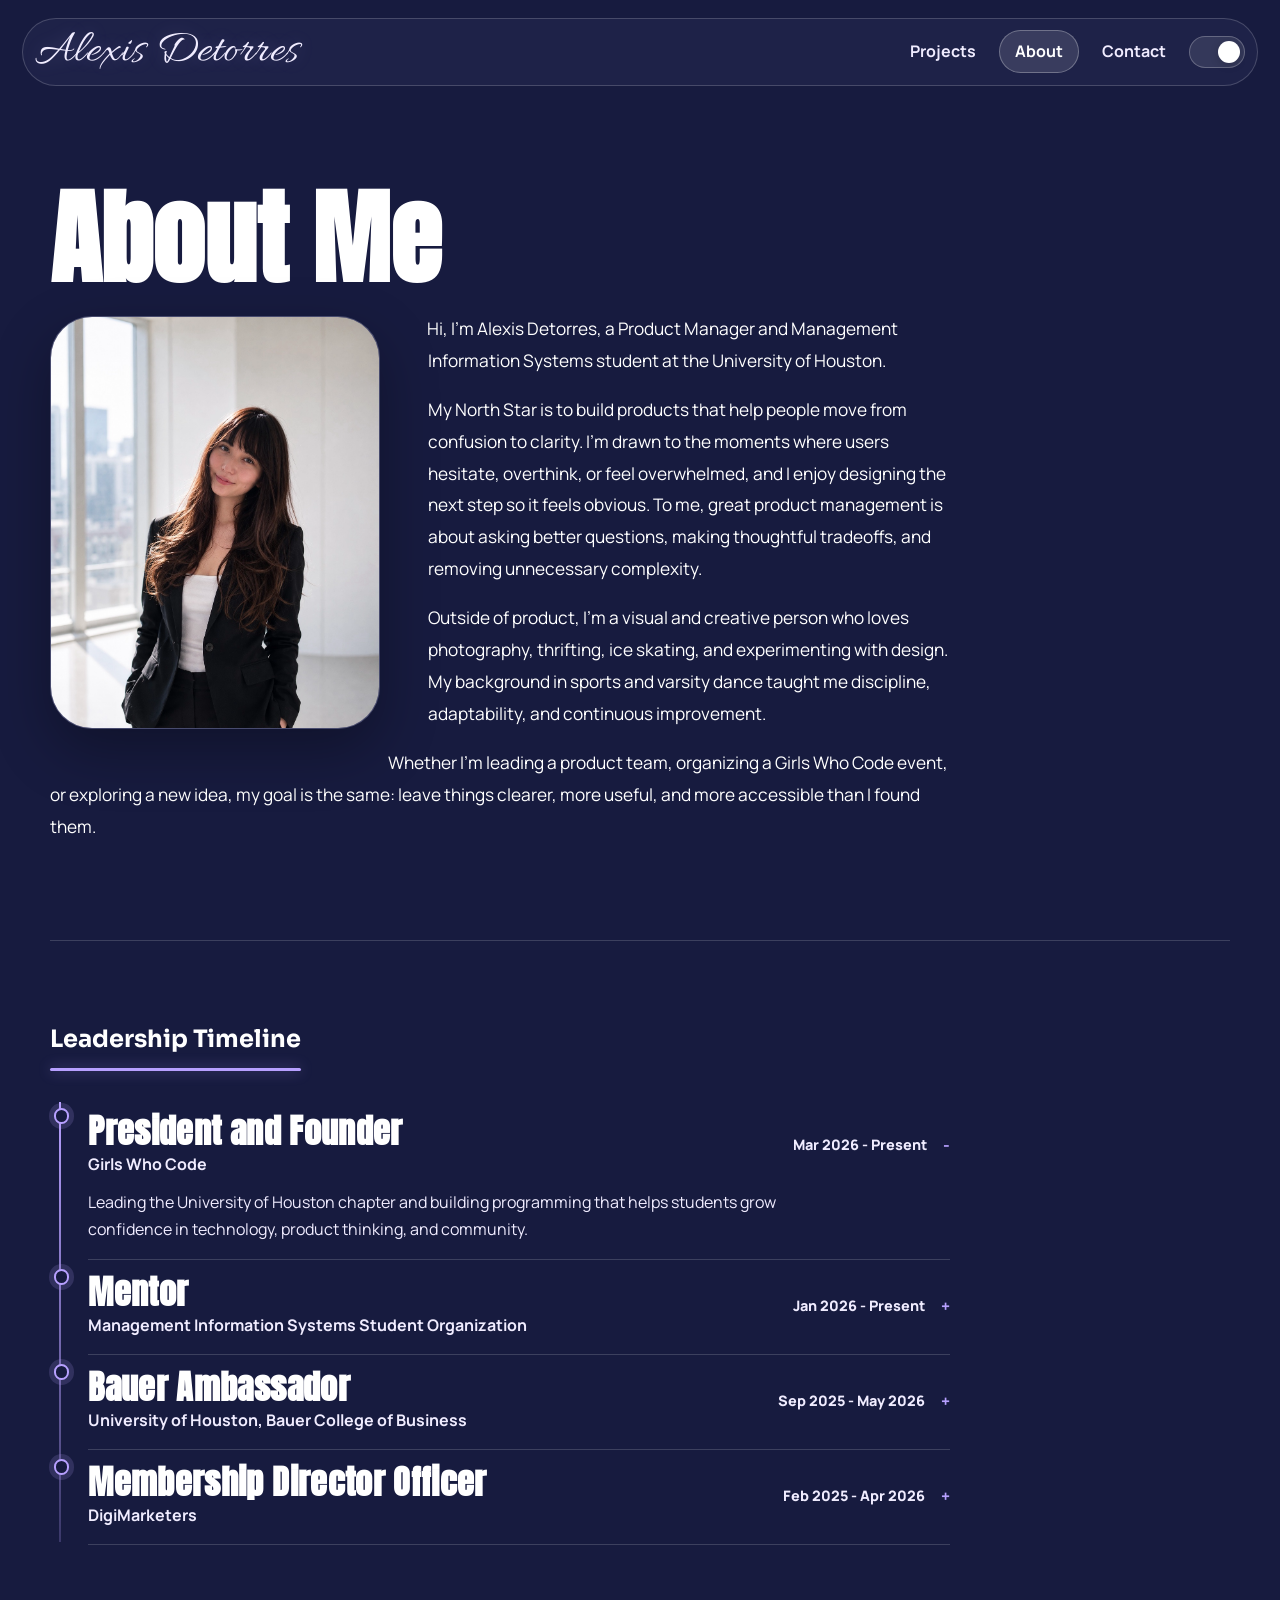
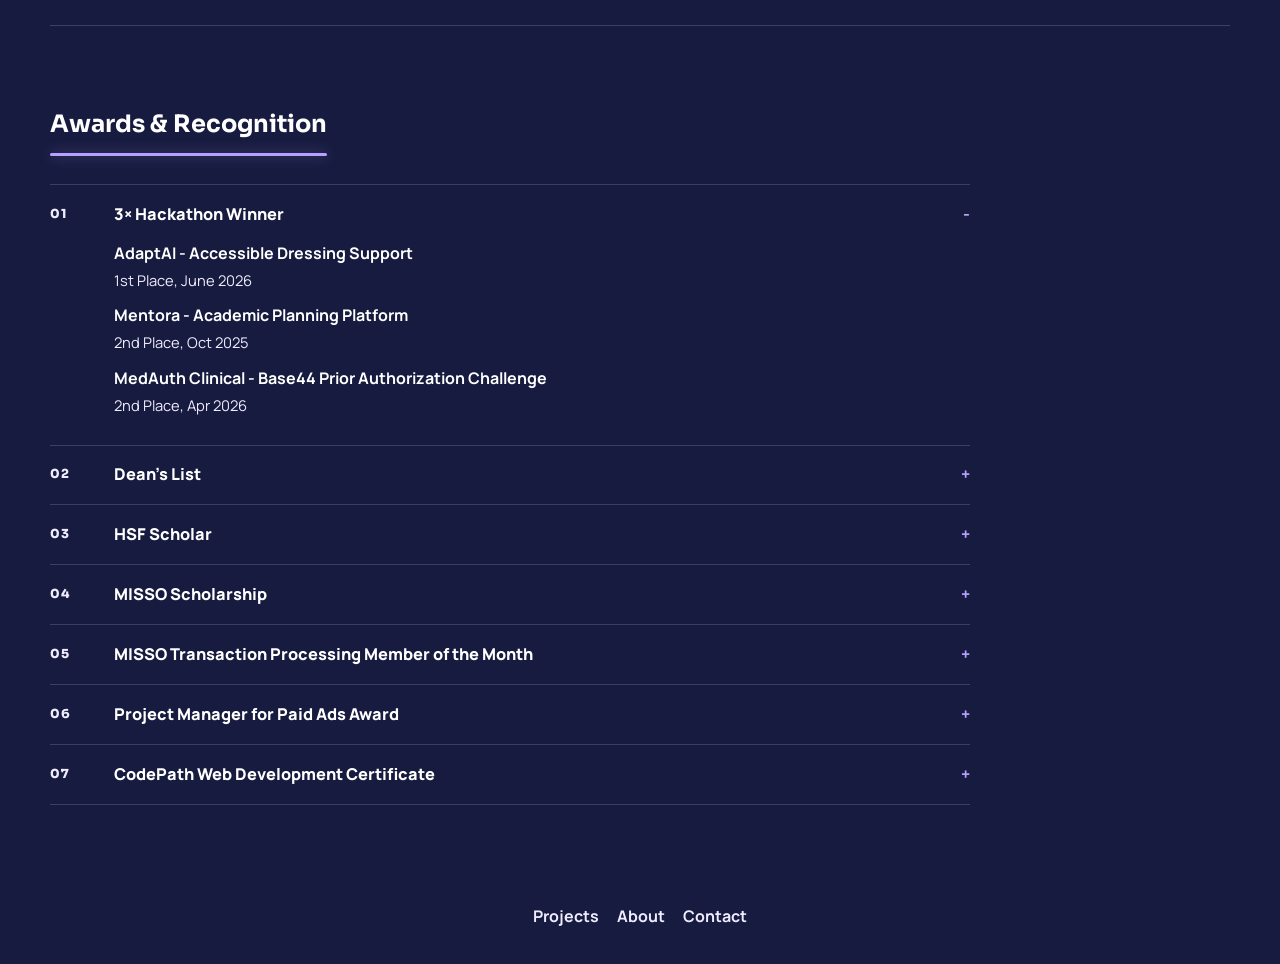
==== commit d247ca9d: "Build MedAuth Clinical case study" ====
--- a/about.html
+++ b/about.html
@@ -7,7 +7,7 @@
   <link rel="preconnect" href="https://fonts.googleapis.com">
   <link rel="preconnect" href="https://fonts.gstatic.com" crossorigin>
   <link href="https://fonts.googleapis.com/css2?family=Allura&family=Anton&family=Sora:wght@400;600;700;800&family=Manrope:wght@400;500;700&display=swap" rel="stylesheet">
-  <link rel="stylesheet" href="styles.css?v=20260728-case-hero-match-uh" />
+  <link rel="stylesheet" href="styles.css?v=20260801-medauth-case-pass" />
 </head>
 <body class="dark-mode">
   <header class="site-header">
@@ -68,7 +68,7 @@
           <ul>
             <li><strong>AdaptAI - Accessible Dressing Support</strong><span>1st Place, June 2026</span></li>
             <li><strong>Mentora - Academic Planning Platform</strong><span>2nd Place, Oct 2025</span></li>
-            <li><strong>AuthForm - BASE44 Competition</strong><span>3rd Place, Apr 2026</span></li>
+            <li><strong>MedAuth Clinical - Base44 Prior Authorization Challenge</strong><span>2nd Place, Apr 2026</span></li>
           </ul>
         </details>
         <details class="award-line">
@@ -105,6 +105,6 @@
     <a href="index.html#contact-section">Contact</a>
   </footer>
 
-  <script src="script.js?v=20260728-case-hero-match-uh"></script>
+  <script src="script.js?v=20260801-medauth-case-pass"></script>
 </body>
 </html>
--- a/styles.css
+++ b/styles.css
@@ -2355,3 +2355,576 @@
     padding: .65rem !important;
   }
 }
+
+/* Explicit compact sizing for AdaptAI and Mentora first case-study images. */
+main.case-study > section.case-cover.compact-case-cover {
+  width: min(520px, calc(100vw - 48px)) !important;
+  max-width: 520px !important;
+  min-height: 0 !important;
+  height: auto !important;
+  aspect-ratio: 16 / 9 !important;
+  margin: 1.25rem auto 2.25rem !important;
+  padding: .55rem !important;
+  display: grid !important;
+  place-items: center !important;
+  left: auto !important;
+  transform: none !important;
+  border-radius: 22px !important;
+  overflow: hidden !important;
+}
+
+main.case-study > section.case-cover.compact-case-cover .case-cover-art {
+  width: 100% !important;
+  height: 100% !important;
+  position: relative !important;
+  inset: auto !important;
+  transform: none !important;
+  display: grid !important;
+  place-items: center !important;
+}
+
+main.case-study > section.case-cover.compact-case-cover .case-cover-art > img {
+  width: 100% !important;
+  height: 100% !important;
+  max-width: 100% !important;
+  max-height: 100% !important;
+  object-fit: cover !important;
+  object-position: center !important;
+  padding: 0 !important;
+  margin: 0 !important;
+  transform: none !important;
+  border-radius: 16px !important;
+  background: transparent !important;
+}
+
+@media (max-width: 760px) {
+  main.case-study > section.case-cover.compact-case-cover {
+    width: min(88vw, 420px) !important;
+    max-width: 420px !important;
+    aspect-ratio: 4 / 3 !important;
+  }
+}
+
+/* Final visual polish pass: project images use white glow, accurate crops, and a subtle light-mode opening wash. */
+body.projects-page:not(.dark-mode) {
+  background:
+    linear-gradient(180deg, rgba(216, 204, 255, .24) 0, rgba(216, 204, 255, .12) 72px, #ffffff 230px) !important;
+}
+
+body.projects-page:not(.dark-mode) main,
+body.projects-page:not(.dark-mode) section {
+  background: transparent !important;
+}
+
+.projects-page .project-thumb,
+main.case-study > section.case-cover.compact-case-cover,
+.case-big-visual img,
+.case-image-grid img,
+.case-phone-strip img {
+  border-color: rgba(255, 255, 255, .82) !important;
+  box-shadow:
+    0 0 0 1px rgba(255, 255, 255, .8),
+    0 0 30px rgba(255, 255, 255, .52),
+    0 18px 44px rgba(30, 34, 72, .16) !important;
+}
+
+.dark-mode .projects-page .project-thumb,
+.dark-mode main.case-study > section.case-cover.compact-case-cover,
+.dark-mode .case-big-visual img,
+.dark-mode .case-image-grid img,
+.dark-mode .case-phone-strip img {
+  box-shadow:
+    0 0 0 1px rgba(255, 255, 255, .74),
+    0 0 32px rgba(255, 255, 255, .2),
+    0 24px 58px rgba(0, 0, 0, .32) !important;
+}
+
+.projects-page .divide-thumb img,
+main.case-study > section.case-cover.divide-cover.compact-case-cover .case-cover-art > img {
+  object-fit: cover !important;
+  object-position: center 58% !important;
+  background: #fffdfa !important;
+}
+
+.projects-page .mentora-thumb img,
+main.case-study > section.case-cover.mentora-cover.compact-case-cover .case-cover-art > img {
+  object-fit: cover !important;
+  object-position: center center !important;
+  background: linear-gradient(180deg, #39c9d6 0%, #334166 100%) !important;
+}
+
+.projects-page .energy-thumb img,
+main.case-study > section.case-cover.energy-cover .case-cover-art > img {
+  object-fit: contain !important;
+  object-position: center center !important;
+  background: #ffffff !important;
+  padding: clamp(.25rem, .8vw, .6rem) !important;
+}
+
+.case-image-grid {
+  display: grid;
+  grid-template-columns: repeat(2, minmax(0, 1fr));
+  gap: clamp(1rem, 2vw, 1.4rem);
+  margin: 1.25rem 0 0;
+}
+
+.case-image-grid figure,
+.case-phone-strip figure {
+  margin: 0;
+}
+
+.case-image-grid img,
+.case-phone-strip img {
+  width: 100%;
+  display: block;
+  border-radius: 20px;
+  background: #ffffff;
+  object-fit: contain;
+}
+
+.case-image-grid img {
+  aspect-ratio: 1.34 / 1;
+}
+
+.case-phone-strip {
+  display: grid;
+  grid-template-columns: repeat(3, minmax(150px, 1fr));
+  gap: clamp(.9rem, 1.6vw, 1.25rem);
+  align-items: start;
+  margin: 1.35rem 0 0;
+}
+
+.case-phone-strip img {
+  height: min(520px, 62vw);
+  max-height: 520px;
+  padding: .35rem;
+}
+
+.case-image-grid figcaption,
+.case-phone-strip figcaption {
+  color: var(--text-muted) !important;
+  font-size: .84rem;
+  line-height: 1.55;
+  margin-top: .65rem;
+}
+
+@media (max-width: 880px) {
+  .case-phone-strip {
+    grid-template-columns: repeat(2, minmax(0, 1fr));
+  }
+}
+
+@media (max-width: 620px) {
+  .case-image-grid,
+  .case-phone-strip {
+    grid-template-columns: 1fr;
+  }
+
+  .case-phone-strip img {
+    height: auto;
+    max-height: none;
+  }
+}
+
+body.dark-mode.projects-page .project-thumb {
+  box-shadow:
+    0 0 0 1px rgba(255, 255, 255, .74),
+    0 0 32px rgba(255, 255, 255, .2),
+    0 24px 58px rgba(0, 0, 0, .32) !important;
+}
+
+/* Case study story pass: Brandon-inspired editorial rhythm with clearer artifact sizing. */
+.case-study.brandon-case {
+  --case-max: 780px;
+}
+
+.case-study.brandon-case .case-intro-block,
+.case-study.brandon-case .case-story-block,
+.case-study.brandon-case .case-research-block,
+.case-study.brandon-case .case-question-callout,
+.case-study.brandon-case .back-link {
+  max-width: var(--case-max) !important;
+}
+
+.case-study.brandon-case .case-editorial-head h1 {
+  letter-spacing: -.04em;
+}
+
+.case-study.brandon-case .narrative-lede h2 {
+  font-size: clamp(2rem, 4vw, 3.4rem);
+  line-height: 1.02;
+  letter-spacing: -.055em;
+}
+
+.case-study.brandon-case .case-story-block,
+.case-study.brandon-case .case-research-block {
+  padding-top: clamp(2.7rem, 6vw, 4.8rem);
+  border-top: 1px solid color-mix(in srgb, var(--text-main) 16%, transparent);
+}
+
+.case-study.brandon-case .case-summary-grid {
+  margin-top: 1.4rem;
+}
+
+.case-study.brandon-case .case-big-visual {
+  margin: clamp(1.25rem, 2.5vw, 1.8rem) 0 clamp(1.6rem, 3vw, 2.4rem);
+}
+
+.case-study.brandon-case .case-big-visual img {
+  width: 100%;
+  height: auto;
+  max-height: none;
+  object-fit: contain !important;
+  object-position: center !important;
+  padding: clamp(.45rem, 1vw, .8rem);
+  background: color-mix(in srgb, var(--bg-main) 90%, white 10%);
+}
+
+.case-study.brandon-case .readable-artifact img,
+.case-study.brandon-case .wide-artifact img {
+  aspect-ratio: auto !important;
+}
+
+.case-evidence-pair {
+  display: grid;
+  grid-template-columns: minmax(210px, .78fr) minmax(0, 1fr);
+  gap: clamp(1.1rem, 3vw, 2rem);
+  align-items: center;
+  margin: clamp(1.4rem, 3vw, 2.3rem) 0;
+}
+
+.case-evidence-pair.reverse {
+  grid-template-columns: minmax(0, 1fr) minmax(210px, .78fr);
+}
+
+.case-evidence-pair.reverse figure {
+  order: 2;
+}
+
+.case-evidence-pair figure {
+  margin: 0;
+}
+
+.case-evidence-pair img {
+  width: 100%;
+  max-height: 520px;
+  object-fit: contain;
+  border-radius: 22px;
+  background: color-mix(in srgb, var(--bg-main) 84%, white 16%);
+  padding: .45rem;
+  box-shadow:
+    0 0 0 1px rgba(255, 255, 255, .82),
+    0 0 30px rgba(255, 255, 255, .48),
+    0 18px 44px rgba(30, 34, 72, .16);
+}
+
+.case-evidence-pair h3 {
+  font-size: clamp(1.25rem, 2.2vw, 1.75rem);
+  margin-bottom: .55rem;
+}
+
+.case-evidence-pair p {
+  font-size: 1rem;
+  line-height: 1.78;
+}
+
+.case-evidence-pair figcaption,
+.compact-supporting-artifacts figcaption {
+  color: var(--text-muted) !important;
+  font-size: .84rem;
+  line-height: 1.55;
+  margin-top: .65rem;
+}
+
+.compact-supporting-artifacts img {
+  max-height: 460px;
+  object-fit: contain !important;
+}
+
+/* Zoom out homepage/case hero art so screenshots stay legible inside their rounded frames. */
+.projects-page .divide-thumb img,
+.projects-page .mentora-thumb img,
+.projects-page .authform-thumb img,
+.projects-page .energy-thumb img,
+main.case-study > section.case-cover.compact-case-cover .case-cover-art > img,
+main.case-study > section.case-cover.energy-cover .case-cover-art > img,
+main.case-study > section.case-cover.authform-cover .case-cover-art > img {
+  object-fit: contain !important;
+  object-position: center center !important;
+  padding: clamp(.4rem, 1vw, .85rem) !important;
+  background: color-mix(in srgb, var(--bg-main) 88%, white 12%) !important;
+}
+
+.projects-page .divide-thumb img,
+main.case-study > section.case-cover.divide-cover.compact-case-cover .case-cover-art > img {
+  padding: clamp(.35rem, .9vw, .7rem) !important;
+}
+
+.projects-page .mentora-thumb img,
+main.case-study > section.case-cover.mentora-cover.compact-case-cover .case-cover-art > img {
+  padding: clamp(.6rem, 1.5vw, 1.05rem) !important;
+}
+
+main.case-study > section.case-cover.compact-case-cover {
+  width: min(620px, calc(100vw - 48px)) !important;
+  max-width: 620px !important;
+  aspect-ratio: 16 / 10 !important;
+}
+
+main.case-study > section.case-cover.energy-cover,
+main.case-study > section.case-cover.authform-cover {
+  width: min(760px, calc(100vw - 40px)) !important;
+  max-width: 760px !important;
+  aspect-ratio: 16 / 9 !important;
+}
+
+@media (max-width: 760px) {
+  .case-evidence-pair,
+  .case-evidence-pair.reverse {
+    grid-template-columns: 1fr;
+  }
+
+  .case-evidence-pair.reverse figure {
+    order: 0;
+  }
+
+  .case-evidence-pair img {
+    max-height: none;
+  }
+
+  main.case-study > section.case-cover.compact-case-cover {
+    width: min(92vw, 520px) !important;
+    aspect-ratio: 4 / 3 !important;
+  }
+}
+
+/* Editorial evidence pass: final crop, rhythm, and readable artifact controls. */
+.case-study.brandon-case {
+  --case-max: 820px;
+  background: var(--bg-main) !important;
+}
+
+.case-study.brandon-case .case-intro-block,
+.case-study.brandon-case .case-story-block,
+.case-study.brandon-case .case-research-block,
+.case-study.brandon-case .case-question-callout,
+.case-study.brandon-case .back-link {
+  width: min(var(--case-max), calc(100vw - 40px)) !important;
+  margin-left: auto !important;
+  margin-right: auto !important;
+}
+
+.case-study.brandon-case .case-story-block,
+.case-study.brandon-case .case-research-block {
+  position: relative;
+  padding-top: clamp(3rem, 6vw, 5rem) !important;
+  margin-top: clamp(2.6rem, 5vw, 4rem) !important;
+}
+
+.case-study.brandon-case .case-story-block::before,
+.case-study.brandon-case .case-research-block::before {
+  content: "";
+  position: absolute;
+  top: clamp(3rem, 6vw, 5rem);
+  left: clamp(-3.7rem, -5vw, -2.4rem);
+  width: 14px;
+  height: 14px;
+  border-radius: 999px;
+  background: var(--accent-line);
+  box-shadow: 0 0 22px color-mix(in srgb, var(--accent-line) 54%, transparent);
+}
+
+.case-study.brandon-case .case-story-label,
+.case-study.brandon-case .artifact-label {
+  font-family: "Sora", sans-serif;
+  letter-spacing: .1em;
+  text-transform: uppercase;
+  color: var(--text-muted) !important;
+  font-weight: 700;
+  margin-bottom: .45rem;
+}
+
+.case-study.brandon-case .case-story-block h2,
+.case-study.brandon-case .case-research-block h2 {
+  max-width: 760px;
+  line-height: 1.16;
+  letter-spacing: -.035em;
+}
+
+.case-study.brandon-case .case-big-visual,
+.case-study.brandon-case .case-evidence-pair figure {
+  border-radius: 20px;
+  overflow: hidden;
+}
+
+.case-study.brandon-case .case-big-visual img,
+.case-study.brandon-case .case-evidence-pair img,
+.case-study.brandon-case .case-image-grid img,
+.case-study.brandon-case .case-phone-strip img {
+  border-radius: 18px !important;
+  background: #ffffff !important;
+  box-shadow: 0 0 0 1px rgba(255,255,255,.86), 0 0 34px rgba(255,255,255,.5), 0 18px 42px rgba(30,34,72,.12) !important;
+}
+
+.case-study.brandon-case .case-big-visual img {
+  max-height: 540px !important;
+  object-fit: contain !important;
+}
+
+.case-study.brandon-case .wide-artifact img,
+.case-study.brandon-case .readable-artifact img {
+  max-height: none !important;
+  padding: .35rem !important;
+}
+
+.mentora-case .readable-artifact,
+.mentora-case .wide-artifact {
+  width: min(980px, calc(100vw - 36px)) !important;
+  max-width: 980px !important;
+  margin-left: 50% !important;
+  transform: translateX(-50%) !important;
+}
+
+.mentora-case .readable-artifact img,
+.mentora-case .wide-artifact img {
+  width: 100% !important;
+}
+
+.projects-page .project-thumb {
+  aspect-ratio: 1.58 / 1 !important;
+  padding: clamp(.7rem, 1.5vw, 1rem) !important;
+}
+
+.projects-page .project-thumb img {
+  width: 100% !important;
+  height: 100% !important;
+  object-fit: contain !important;
+  object-position: center center !important;
+  padding: 0 !important;
+  transform: none !important;
+}
+
+.projects-page .divide-thumb img,
+.projects-page .mentora-thumb img,
+.projects-page .energy-thumb img,
+.projects-page .authform-thumb img {
+  object-fit: contain !important;
+  object-position: center center !important;
+}
+
+main.case-study > section.case-cover.compact-case-cover,
+main.case-study > section.case-cover.energy-cover,
+main.case-study > section.case-cover.authform-cover {
+  width: min(720px, calc(100vw - 40px)) !important;
+  max-width: 720px !important;
+  aspect-ratio: 16 / 9 !important;
+  min-height: 0 !important;
+  padding: clamp(.8rem, 2vw, 1.2rem) !important;
+  margin-top: clamp(1rem, 2vw, 1.8rem) !important;
+  margin-bottom: clamp(2rem, 4vw, 3.2rem) !important;
+}
+
+main.case-study > section.case-cover .case-cover-art,
+main.case-study > section.case-cover.compact-case-cover .case-cover-art,
+main.case-study > section.case-cover.energy-cover .case-cover-art,
+main.case-study > section.case-cover.authform-cover .case-cover-art {
+  width: 100% !important;
+  height: 100% !important;
+  padding: 0 !important;
+}
+
+main.case-study > section.case-cover .case-cover-art > img,
+main.case-study > section.case-cover.compact-case-cover .case-cover-art > img,
+main.case-study > section.case-cover.energy-cover .case-cover-art > img,
+main.case-study > section.case-cover.authform-cover .case-cover-art > img {
+  width: 100% !important;
+  height: 100% !important;
+  object-fit: contain !important;
+  object-position: center center !important;
+  padding: 0 !important;
+  transform: none !important;
+  background: #ffffff !important;
+}
+
+main.case-study > section.case-cover.divide-cover.compact-case-cover .case-cover-art > img {
+  object-position: center center !important;
+}
+
+@media (max-width: 760px) {
+  .case-study.brandon-case .case-story-block::before,
+  .case-study.brandon-case .case-research-block::before {
+    left: 0;
+    top: 1.55rem;
+    width: 10px;
+    height: 10px;
+  }
+
+  .case-study.brandon-case .case-story-block,
+  .case-study.brandon-case .case-research-block {
+    padding-top: 2.4rem !important;
+  }
+
+  .projects-page .project-thumb {
+    aspect-ratio: 1.25 / 1 !important;
+  }
+
+  main.case-study > section.case-cover.compact-case-cover,
+  main.case-study > section.case-cover.energy-cover,
+  main.case-study > section.case-cover.authform-cover {
+    width: min(92vw, 560px) !important;
+    aspect-ratio: 4 / 3 !important;
+  }
+}
+
+/* MedAuth Clinical case study polish. */
+.case-actions {
+  margin-top: 1.2rem;
+  display: flex;
+  gap: .85rem;
+  flex-wrap: wrap;
+}
+
+.case-actions a {
+  display: inline-flex;
+  align-items: center;
+  justify-content: center;
+  min-height: 44px;
+  padding: .78rem 1.15rem;
+  border-radius: 999px;
+  border: 1px solid color-mix(in srgb, var(--accent-line) 42%, transparent);
+  background: color-mix(in srgb, var(--accent-line) 12%, transparent);
+  color: var(--text-heading) !important;
+  font-weight: 800;
+  text-decoration: none;
+  box-shadow: 0 14px 30px color-mix(in srgb, var(--accent-line) 14%, transparent);
+  transition: transform .22s ease, border-color .22s ease, background .22s ease;
+}
+
+.case-actions a:hover,
+.case-actions a:focus-visible {
+  transform: translateY(-2px);
+  border-color: var(--accent-line);
+  background: color-mix(in srgb, var(--accent-line) 18%, transparent);
+}
+
+.medauth-case .case-cover-art img,
+.projects-page .authform-thumb img {
+  object-fit: contain !important;
+  object-position: center center !important;
+  background: #ffffff !important;
+}
+
+.medauth-case .case-question-callout {
+  background: color-mix(in srgb, var(--accent-line) 14%, var(--bg-main)) !important;
+  border: 1px solid color-mix(in srgb, var(--accent-line) 20%, transparent) !important;
+}
+
+.medauth-case .case-question-callout p {
+  color: var(--text-heading) !important;
+}
+
+@media (max-width: 760px) {
+  .case-actions {
+    justify-content: center;
+  }
+}
